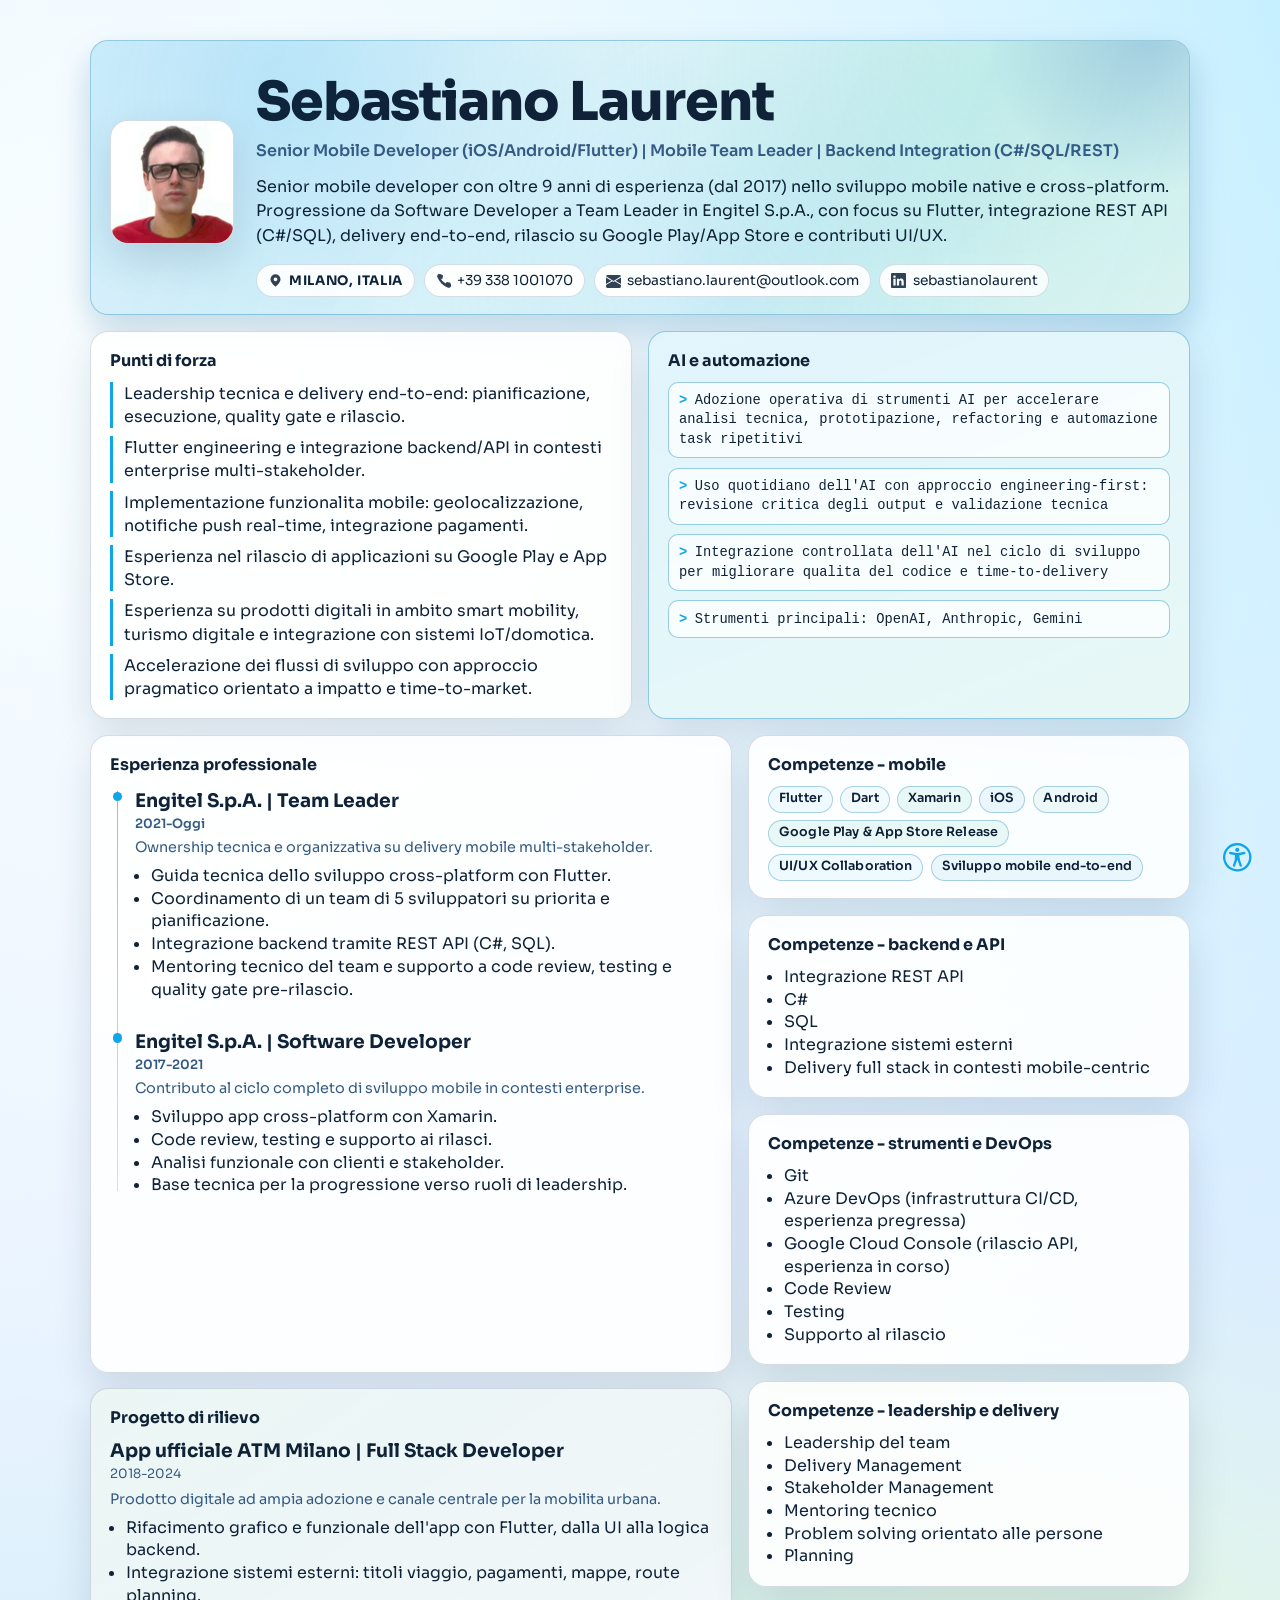
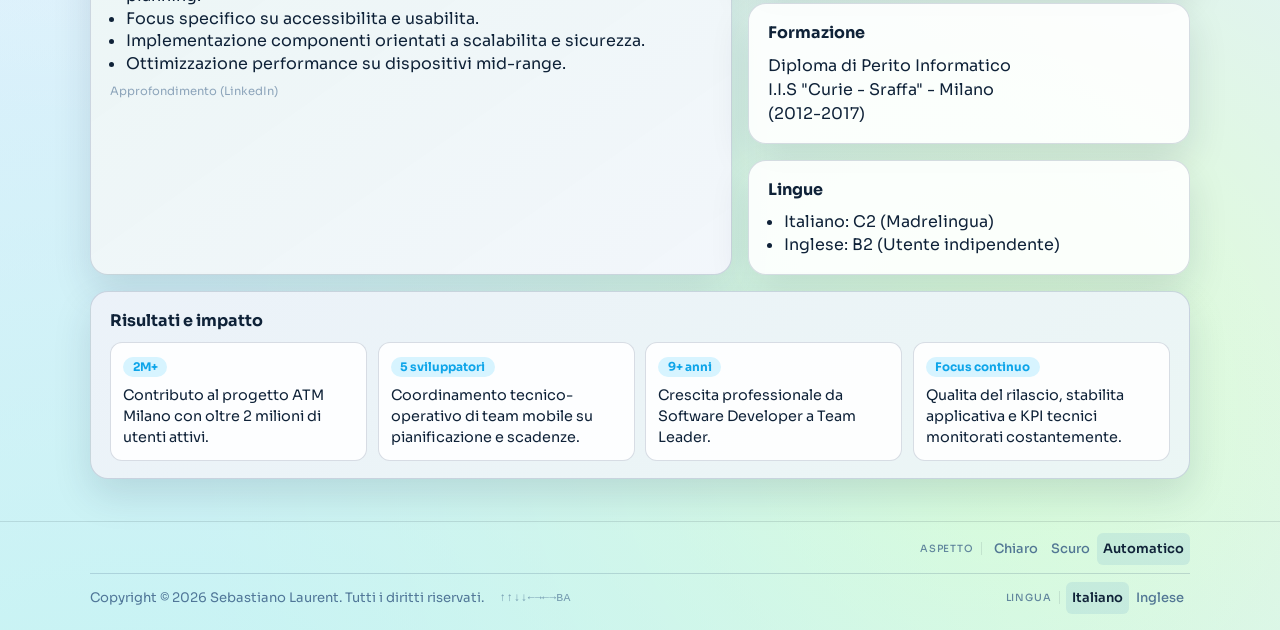
==== index.html @ 52405cc4 "feat: add footer author note and easter egg" ====
<!doctype html>
<html lang="it" data-theme="aurora">
  <head>
    <meta charset="UTF-8" />
    <meta name="viewport" content="width=device-width, initial-scale=1.0, viewport-fit=cover" />
    <meta name="color-scheme" content="light dark" />
    <meta id="meta-theme-color" name="theme-color" content="#deecff" />
    <meta name="apple-mobile-web-app-capable" content="yes" />
    <meta name="apple-mobile-web-app-status-bar-style" content="black-translucent" />
    <title>Sebastiano Laurent | Senior Mobile Developer (iOS/Android/Flutter)</title>
    <meta
      name="description"
      content="CV professionale di Sebastiano Laurent: Senior Mobile Developer (iOS/Android/Flutter) e Mobile Team Leader con esperienza in backend integration (C#/SQL/REST), delivery end-to-end e funzionalita mobile avanzate."
    />
    <meta property="og:title" content="Sebastiano Laurent - Senior Mobile Developer (iOS/Android/Flutter) | Mobile Team Leader" />
    <meta
      property="og:description"
      content="Profilo mobile senior orientato a impatto, leadership tecnica, backend integration e delivery end-to-end."
    />
    <meta property="og:type" content="website" />
    <meta property="og:url" content="https://www.sebastianolaurent.com/" />
    <meta property="og:locale" content="it_IT" />
    <link rel="canonical" href="https://www.sebastianolaurent.com/" />
    <link rel="icon" type="image/svg+xml" href="./favicon.svg" />
    <link rel="icon" type="image/png" href="./favicon.png" sizes="64x64" />
    <link rel="icon" href="./favicon.ico" sizes="any" />
    <link
      rel="preload"
      href="./assets/fonts/Sora-latin.woff2"
      as="font"
      type="font/woff2"
      crossorigin
    />
    <link rel="preload" href="./assets/user.webp" as="image" type="image/webp" fetchpriority="high" />

    <script>
      (function () {
        try {
          var ua = navigator.userAgent || "";
          var isMobile = /Mobi|Android|iPhone|iPad|iPod/i.test(ua);
          var lowMemory = typeof navigator.deviceMemory === "number" && navigator.deviceMemory <= 4;
          var lowCpu = typeof navigator.hardwareConcurrency === "number" && navigator.hardwareConcurrency <= 4;
          var connection = navigator.connection || navigator.mozConnection || navigator.webkitConnection;
          var saveData = Boolean(connection && connection.saveData);
          if (isMobile || lowMemory || lowCpu || saveData) {
            document.documentElement.classList.add("performance-mode");
          }

          var mode = localStorage.getItem("cv_theme_mode") || "auto";
          var prefersDark = window.matchMedia && window.matchMedia("(prefers-color-scheme: dark)").matches;
          var isDark = mode === "dark" || (mode !== "light" && prefersDark);
          var color = isDark ? "#050a14" : "#deecff";
          document.documentElement.classList.toggle("dark-mode", isDark);
          document.documentElement.style.colorScheme = isDark ? "dark" : "light";
          var meta = document.getElementById("meta-theme-color");
          if (meta) meta.setAttribute("content", color);
        } catch (_) {}
      })();
    </script>
    <style>
      html,
      body {
        margin: 0;
        background: #deecff;
        color: #0f2238;
        font-family: Sora, sans-serif;
      }

      html.dark-mode,
      html.dark-mode body {
        background: #02060c;
        color: #f2f7ff;
      }
    </style>
    <link rel="stylesheet" href="./styles.css" />
  </head>
  <body>
    <a class="skip-link" id="skip-to-content" href="#cv-root">Salta al contenuto principale</a>
    <div class="noise-layer" aria-hidden="true"></div>

    <header class="topbar">
      <div class="wrapper topbar-inner">
        <p class="brand">Sebastiano Laurent</p>
      </div>
    </header>

    <main class="wrapper cv" id="cv-root">
      <article class="reader-article" aria-labelledby="cv-name">
      <section class="hero card reveal">
        <div class="hero-grid">
          <button id="profile-flip" class="profile-flip" type="button" aria-label="Mostra foto o avatar">
            <span class="profile-flip-inner">
              <span class="profile-face profile-front">
                <img
                  src="./assets/user.webp"
                  alt="Foto profilo Sebastiano Laurent"
                  width="124"
                  height="124"
                  decoding="async"
                  fetchpriority="high"
                />
              </span>
              <span class="profile-face profile-back">
                <img
                  src="./assets/avatar.webp"
                  alt="Avatar Sebastiano Laurent"
                  width="124"
                  height="124"
                  loading="lazy"
                  decoding="async"
                />
              </span>
            </span>
          </button>

          <div class="hero-body">
            <h1 id="cv-name">Sebastiano Laurent</h1>
            <p class="title" id="cv-title">Senior Mobile Developer (iOS/Android/Flutter) | Mobile Team Leader | Backend Integration (C#/SQL/REST)</p>
            <p class="summary" id="cv-summary">Senior mobile developer con oltre 9 anni di esperienza (dal 2017) nello sviluppo mobile native e cross-platform. Progressione da Software Developer a Team Leader in <a class="stealth-link" href="https://www.engitel.com" target="_blank" rel="noreferrer">Engitel S.p.A.</a>, con focus su Flutter, integrazione REST API (C#/SQL), delivery end-to-end, rilascio su Google Play/App Store e contributi UI/UX.</p>
            <div class="contacts">
              <span class="location contact-chip chip-location" id="cv-location">Milano, Italia</span>
              <a class="contact-chip chip-phone" href="tel:+393381001070">+39 338 1001070</a>
              <a class="contact-chip chip-email" href="mailto:sebastiano.laurent@outlook.com">sebastiano.laurent@outlook.com</a>
              <a class="contact-chip chip-linkedin" href="https://linkedin.com/in/sebastianolaurent" target="_blank" rel="noreferrer">sebastianolaurent</a>
            </div>
          </div>
        </div>
      </section>

      <div class="top-boxes">
        <section class="card reveal">
          <h2 id="label-strengths">Punti di forza</h2>
          <ul class="strengths" id="cv-strengths">
            <li>Leadership tecnica e delivery end-to-end: pianificazione, esecuzione, quality gate e rilascio.</li>
            <li>Flutter engineering e integrazione backend/API in contesti enterprise multi-stakeholder.</li>
            <li>Implementazione funzionalita mobile: geolocalizzazione, notifiche push real-time, integrazione pagamenti.</li>
            <li>Esperienza nel rilascio di applicazioni su Google Play e App Store.</li>
            <li>Esperienza su prodotti digitali in ambito smart mobility, turismo digitale e integrazione con sistemi IoT/domotica.</li>
            <li>Accelerazione dei flussi di sviluppo con approccio pragmatico orientato a impatto e time-to-market.</li>
          </ul>
        </section>

        <section class="card reveal ai-box" id="ai-card">
          <h2 id="label-skills-ai">AI e automazione</h2>
          <ul class="strengths ai-list" id="cv-skills-ai">
            <li>Adozione operativa di strumenti AI per accelerare analisi tecnica, prototipazione, refactoring e automazione task ripetitivi</li>
            <li>Uso quotidiano dell'AI con approccio engineering-first: revisione critica degli output e validazione tecnica</li>
            <li>Integrazione controllata dell'AI nel ciclo di sviluppo per migliorare qualita del codice e time-to-delivery</li>
            <li>Strumenti principali: OpenAI, Anthropic, Gemini</li>
          </ul>
        </section>
      </div>

      <section class="layout">
        <div class="main-col">
          <section class="card reveal">
            <h2 id="label-experience">Esperienza professionale</h2>
            <div id="cv-experience">
              <article>
                <h3><a class="stealth-link" href="https://www.engitel.com" target="_blank" rel="noreferrer">Engitel S.p.A.</a> | Team Leader</h3>
                <small>2021-Oggi</small>
                <p>Ownership tecnica e organizzativa su delivery mobile multi-stakeholder.</p>
                <ul>
                  <li>Guida tecnica dello sviluppo cross-platform con Flutter.</li>
                  <li>Coordinamento di un team di 5 sviluppatori su priorita e pianificazione.</li>
                  <li>Integrazione backend tramite REST API (C#, SQL).</li>
                  <li>Mentoring tecnico del team e supporto a code review, testing e quality gate pre-rilascio.</li>
                </ul>
              </article>
              <article>
                <h3><a class="stealth-link" href="https://www.engitel.com" target="_blank" rel="noreferrer">Engitel S.p.A.</a> | Software Developer</h3>
                <small>2017-2021</small>
                <p>Contributo al ciclo completo di sviluppo mobile in contesti enterprise.</p>
                <ul>
                  <li>Sviluppo app cross-platform con Xamarin.</li>
                  <li>Code review, testing e supporto ai rilasci.</li>
                  <li>Analisi funzionale con clienti e stakeholder.</li>
                  <li>Base tecnica per la progressione verso ruoli di leadership.</li>
                </ul>
              </article>
            </div>
          </section>
          <section class="card reveal project-box">
            <h2 id="label-project">Progetto di rilievo</h2>
            <div id="cv-project">
              <article>
                <h3>App ufficiale ATM Milano | Full Stack Developer</h3>
                <small>2018-2024</small>
                <p>Prodotto digitale ad ampia adozione e canale centrale per la mobilita urbana.</p>
                <ul>
                  <li>Rifacimento grafico e funzionale dell'app con Flutter, dalla UI alla logica backend.</li>
                  <li>Integrazione sistemi esterni: titoli viaggio, pagamenti, mappe, route planning.</li>
                  <li>Focus specifico su accessibilita e usabilita.</li>
                  <li>Implementazione componenti orientati a scalabilita e sicurezza.</li>
                  <li>Ottimizzazione performance su dispositivi mid-range.</li>
                </ul>
                <a class="project-reference-link" href="https://www.linkedin.com/posts/sebastianolaurent_dal-gennaio-2018-ho-intrapreso-un-viaggio-activity-7274169972212326400-lyAg" target="_blank" rel="noreferrer noopener">Approfondimento (LinkedIn)</a>
              </article>
            </div>
          </section>
        </div>

        <aside class="rail">
          <section class="card reveal">
            <h2 id="label-skills-mobile">Competenze - mobile</h2>
            <ul id="cv-skills-mobile" class="mobile-chip-list">
              <li class="mobile-chip">Flutter</li>
              <li class="mobile-chip">Dart</li>
              <li class="mobile-chip">Xamarin</li>
              <li class="mobile-chip">iOS</li>
              <li class="mobile-chip">Android</li>
              <li class="mobile-chip">Google Play &amp; App Store Release</li>
              <li class="mobile-chip">UI/UX Collaboration</li>
              <li class="mobile-chip">Sviluppo mobile end-to-end</li>
            </ul>
          </section>
          <section class="card reveal">
            <h2 id="label-skills-backend">Competenze - backend e API</h2>
            <ul id="cv-skills-backend">
              <li>Integrazione REST API</li>
              <li>C#</li>
              <li>SQL</li>
              <li>Integrazione sistemi esterni</li>
              <li>Delivery full stack in contesti mobile-centric</li>
            </ul>
          </section>
          <section class="card reveal">
            <h2 id="label-skills-devops">Competenze - strumenti e DevOps</h2>
            <ul id="cv-skills-devops">
              <li>Git</li>
              <li>Azure DevOps (infrastruttura CI/CD, esperienza pregressa)</li>
              <li>Google Cloud Console (rilascio API, esperienza in corso)</li>
              <li>Code Review</li>
              <li>Testing</li>
              <li>Supporto al rilascio</li>
            </ul>
          </section>
          <section class="card reveal">
            <h2 id="label-skills-leadership">Competenze - leadership e delivery</h2>
            <ul id="cv-skills-leadership">
              <li>Leadership del team</li>
              <li>Delivery Management</li>
              <li>Stakeholder Management</li>
              <li>Mentoring tecnico</li>
              <li>Problem solving orientato alle persone</li>
              <li>Planning</li>
            </ul>
          </section>
          <section class="card reveal">
            <h2 id="label-education">Formazione</h2>
            <p id="cv-education">Diploma di Perito Informatico<br />I.I.S "Curie - Sraffa" - Milano<br />(2012-2017)</p>
          </section>
          <section class="card reveal">
            <h2 id="label-languages">Lingue</h2>
            <ul id="cv-languages">
              <li>Italiano: C2 (Madrelingua)</li>
              <li>Inglese: B2 (Utente indipendente)</li>
            </ul>
          </section>
        </aside>
      </section>

      <section class="card reveal impact-card">
        <h2 id="label-impact">Risultati e impatto</h2>
        <div class="impact-grid" id="cv-impact">
          <article class="impact-item">
            <span class="impact-value impact-counter" data-count-to="2" data-suffix="M+">2M+ utenti</span>
            <p>Contributo al progetto ATM Milano con oltre 2 milioni di utenti attivi.</p>
          </article>
          <article class="impact-item">
            <span class="impact-value impact-counter" data-count-to="5" data-suffix=" sviluppatori">5 developer</span>
            <p>Coordinamento tecnico-operativo di team mobile su pianificazione e scadenze.</p>
          </article>
          <article class="impact-item">
            <span class="impact-value impact-counter" data-count-to="9" data-suffix="+ anni">9+ anni</span>
            <p>Crescita professionale da Software Developer a Team Leader.</p>
          </article>
          <article class="impact-item">
            <span class="impact-value">Focus continuo</span>
            <p>Qualita del rilascio, stabilita applicativa e KPI tecnici monitorati costantemente.</p>
          </article>
        </div>
      </section>
      </article>
    </main>

    <footer class="footer-bar">
      <!-- Author: Sebastiano Laurent | Easter egg: up up down down left right left right b a -->
      <div class="wrapper footer-shell">
        <div class="footer-row footer-row-top">
          <div class="footer-group footer-segment" role="group" aria-label="Appearance">
            <span id="footer-label-theme" class="footer-label">Aspetto</span>
            <button id="btn-theme-light" type="button" class="footer-btn" data-theme="light">Chiaro</button>
            <button id="btn-theme-dark" type="button" class="footer-btn" data-theme="dark">Scuro</button>
            <button id="btn-theme-auto" type="button" class="footer-btn" data-theme="auto">Automatico</button>
          </div>
        </div>

        <div class="footer-divider"></div>

        <div class="footer-row footer-row-bottom">
          <div class="footer-meta">
            <span id="footer-copy">Copyright © 2026 Sebastiano Laurent. Tutti i diritti riservati.</span>
            <span class="footer-egg" title="Easter egg: Konami code" aria-label="Easter egg">↑↑↓↓←→←→BA</span>
          </div>

          <div class="footer-group footer-segment" role="group" aria-label="Language">
            <span id="footer-label-language" class="footer-label">Lingua</span>
            <button id="btn-lang-it" type="button" class="footer-btn" data-lang="it">Italiano</button>
            <button id="btn-lang-en" type="button" class="footer-btn" data-lang="en">Inglese</button>
          </div>
        </div>
      </div>
    </footer>

    <div class="a11y-dock">
      <button
        id="a11y-toggle"
        type="button"
        class="a11y-toggle"
        aria-expanded="false"
        aria-controls="a11y-panel"
        aria-label="Accessibilita"
      >
        <span class="a11y-toggle-icon" aria-hidden="true">
          <svg viewBox="0 0 122.88 122.88" focusable="false" aria-hidden="true">
            <path d="M61.44,0A61.46,61.46,0,1,1,18,18,61.21,61.21,0,0,1,61.44,0Zm-.39,74.18L52.1,98.91a4.94,4.94,0,0,1-2.58,2.83A5,5,0,0,1,42.7,95.5l6.24-17.28a26.3,26.3,0,0,0,1.17-4,40.64,40.64,0,0,0,.54-4.18c.24-2.53.41-5.27.54-7.9s.22-5.18.29-7.29c.09-2.63-.62-2.8-2.73-3.3l-.44-.1-18-3.39A5,5,0,0,1,27.08,46a5,5,0,0,1,5.05-7.74l19.34,3.63c.77.07,1.52.16,2.31.25a57.64,57.64,0,0,0,7.18.53A81.13,81.13,0,0,0,69.9,42c.9-.1,1.75-.21,2.6-.29l18.25-3.42A5,5,0,0,1,94.5,39a5,5,0,0,1,1.3,7,5,5,0,0,1-3.21,2.09L75.15,51.37c-.58.13-1.1.22-1.56.29-1.82.31-2.72.47-2.61,3.06.08,1.89.31,4.15.61,6.51.35,2.77.81,5.71,1.29,8.4.31,1.77.6,3.19,1,4.55s.79,2.75,1.39,4.42l6.11,16.9a5,5,0,0,1-6.82,6.24,4.94,4.94,0,0,1-2.58-2.83L63,74.23,62,72.4l-1,1.78Zm.39-53.52a8.83,8.83,0,1,1-6.24,2.59,8.79,8.79,0,0,1,6.24-2.59Zm36.35,4.43a51.42,51.42,0,1,0,15,36.35,51.27,51.27,0,0,0-15-36.35Z" />
          </svg>
        </span>
      </button>
      <section id="a11y-panel" class="a11y-panel" aria-labelledby="a11y-title" hidden>
        <h2 id="a11y-title">Accessibilita</h2>
        <div class="a11y-actions">
          <div class="a11y-zoom-control">
            <div class="a11y-zoom-head">
              <span id="a11y-text-zoom-label">Zoom testo</span>
              <span id="a11y-text-zoom-value" aria-live="polite">100%</span>
            </div>
            <input
              id="a11y-text-zoom"
              class="a11y-zoom-slider"
              type="range"
              min="75"
              max="150"
              step="5"
              value="100"
            />
          </div>
          <button id="a11y-contrast" type="button" class="a11y-action" aria-pressed="false">Contrasto elevato</button>
          <button id="a11y-motion" type="button" class="a11y-action" aria-pressed="false">Riduci movimento</button>
          <button id="a11y-reading" type="button" class="a11y-action" aria-pressed="false">Modalita lettura</button>
          <button id="a11y-links" type="button" class="a11y-action" aria-pressed="false">Sottolinea link</button>
          <button id="a11y-reset" type="button" class="a11y-action a11y-action-reset">Ripristina preferenze</button>
        </div>
      </section>
      <p id="a11y-status" class="sr-only" aria-live="polite"></p>
    </div>

    <section id="print-blocked-message" class="print-blocked-message" aria-live="polite">
      <h1 id="print-blocked-title">Questa pagina e fatta per essere vissuta</h1>
      <p id="print-blocked-copy">Stampandola perderai animazioni, colori e dettagli visivi pensati per il digitale. Se vuoi, posso inviarti una versione PDF dedicata.</p>
    </section>

    <script src="./script.js" defer></script>
  </body>
</html>
---- styles.css ----
@font-face {
  font-family: "Sora";
  src: url("./assets/fonts/Sora-latin-ext.woff2") format("woff2");
  font-weight: 400 800;
  font-style: normal;
  font-display: swap;
  unicode-range: U+0100-02BA, U+02BD-02C5, U+02C7-02CC, U+02CE-02D7, U+02DD-02FF, U+0304, U+0308, U+0329, U+1D00-1DBF, U+1E00-1E9F, U+1EF2-1EFF, U+2020, U+20A0-20AB, U+20AD-20C0, U+2113, U+2C60-2C7F, U+A720-A7FF;
}

@font-face {
  font-family: "Sora";
  src: url("./assets/fonts/Sora-latin.woff2") format("woff2");
  font-weight: 400 800;
  font-style: normal;
  font-display: swap;
  unicode-range: U+0000-00FF, U+0131, U+0152-0153, U+02BB-02BC, U+02C6, U+02DA, U+02DC, U+0304, U+0308, U+0329, U+2000-206F, U+20AC, U+2122, U+2191, U+2193, U+2212, U+2215, U+FEFF, U+FFFD;
}

:root {
  --a11y-text-zoom: 1;
  --bg: #e9f2ff;
  --bg-2: #deecff;
  --surface: rgba(255, 255, 255, 0.88);
  --surface-strong: #ffffff;
  --border: rgba(15, 46, 86, 0.16);
  --text: #0f2238;
  --muted: #355b84;
  --accent: #006fe0;
  --accent-2: #00a997;
  --accent-soft: #cfe6ff;
  --shadow: 0 16px 38px rgba(16, 41, 72, 0.13);
  --hero-indent: 0.35rem;
  --parallax-y: 0px;
  --bg-light-a: #ffffff;
  --bg-light-b: #9fd2ff;
  --bg-light-c: #a8f4e6;
  --bg-light-d: #ffd9a6;
  --bg-dark-a: #1a4e82;
  --bg-dark-b: #116387;
  --bg-dark-c: #0d5b50;
  --bg-dark-d: #7a4f17;
  --wash-light-a: rgba(86, 186, 255, 0.34);
  --wash-light-b: rgba(78, 238, 205, 0.3);
  --wash-light-c: rgba(88, 132, 255, 0.27);
  --wash-light-d: rgba(255, 173, 88, 0.24);
  --wash-dark-a: rgba(115, 194, 255, 0.29);
  --wash-dark-b: rgba(84, 228, 208, 0.25);
  --wash-dark-c: rgba(136, 152, 255, 0.24);
  --wash-dark-d: rgba(255, 177, 96, 0.2);
}

* {
  box-sizing: border-box;
}

html {
  font-size: calc(100% * var(--a11y-text-zoom));
  min-height: 100%;
  background-color: #deecff;
}

html.dark-mode {
  background-color: #02060c;
}

.sr-only {
  position: absolute;
  width: 1px;
  height: 1px;
  padding: 0;
  margin: -1px;
  overflow: hidden;
  clip: rect(0, 0, 0, 0);
  white-space: nowrap;
  border: 0;
}

.print-blocked-message {
  display: none;
}

img {
  max-width: 100%;
  height: auto;
}

a:focus-visible,
button:focus-visible {
  outline: 3px solid color-mix(in srgb, var(--accent) 58%, #ffffff);
  outline-offset: 2px;
}

html.dark-mode a:focus-visible,
html.dark-mode button:focus-visible {
  outline-color: color-mix(in srgb, var(--accent) 72%, #ffffff);
}

.skip-link {
  position: fixed;
  top: 0.65rem;
  left: 0.65rem;
  z-index: 100;
  padding: 0.6rem 0.8rem;
  border-radius: 10px;
  border: 1px solid color-mix(in srgb, var(--accent) 30%, var(--border));
  background: color-mix(in srgb, var(--surface-strong) 96%, white);
  color: var(--text);
  text-decoration: none;
  font-size: 0.9rem;
  font-weight: 700;
  transform: translateY(-140%);
  transition: transform 0.18s ease;
}

.skip-link:focus-visible {
  transform: translateY(0);
}

body {
  margin: 0;
  min-height: 100vh;
  min-height: 100dvh;
  font-family: Sora, sans-serif;
  color: var(--text);
  position: relative;
  overflow-x: hidden;
  padding-bottom: env(safe-area-inset-bottom);
  background:
    radial-gradient(circle at 14% 14%, var(--bg-light-a) 0%, transparent 54%),
    radial-gradient(circle at 86% 0%, var(--bg-light-b) 0%, transparent 50%),
    radial-gradient(circle at 8% 88%, var(--bg-light-c) 0%, transparent 44%),
    radial-gradient(circle at 62% 72%, var(--bg-light-d) 0%, transparent 36%),
    linear-gradient(160deg, var(--bg) 0%, var(--bg-2) 100%);
  background-size: 115% 115%, 125% 125%, 135% 135%, 125% 125%, 100% 100%;
  animation: ambientShift 28s ease-in-out infinite alternate;
}

body.dark-mode,
html.dark-mode body {
  --bg: #060d19;
  --bg-2: #050a14;
  --surface: rgba(18, 32, 52, 0.86);
  --surface-strong: #11233e;
  --border: rgba(159, 200, 241, 0.25);
  --text: #f2f7ff;
  --muted: #a7c0df;
  --accent: #72b9ff;
  --accent-2: #5ee9d2;
  --accent-soft: rgba(114, 185, 255, 0.29);
  --shadow: 0 16px 38px rgba(0, 0, 0, 0.36);
  background:
    radial-gradient(circle at 12% 14%, rgba(36, 92, 170, 0.46) 0%, transparent 56%),
    radial-gradient(circle at 86% 4%, rgba(20, 112, 146, 0.38) 0%, transparent 50%),
    radial-gradient(circle at 8% 90%, rgba(18, 120, 95, 0.32) 0%, transparent 44%),
    radial-gradient(circle at 64% 76%, rgba(130, 84, 28, 0.24) 0%, transparent 36%),
    linear-gradient(165deg, #01040b 0%, #020913 46%, #04081a 72%, #01030a 100%);
  background-color: #02060c;
  background-size: 115% 115%, 125% 125%, 135% 135%, 125% 125%, 100% 100%;
  animation: ambientShiftDark 30s ease-in-out infinite alternate;
}

body::before {
  content: "";
  position: fixed;
  inset: -12%;
  z-index: -1;
  pointer-events: none;
  opacity: 0.52;
  background:
    radial-gradient(circle at 78% 26%, var(--wash-light-a) 0%, transparent 48%),
    radial-gradient(circle at 22% 76%, var(--wash-light-b) 0%, transparent 44%),
    radial-gradient(circle at 52% 48%, var(--wash-light-c) 0%, transparent 46%),
    radial-gradient(circle at 42% 20%, var(--wash-light-d) 0%, transparent 42%);
  filter: blur(4px) saturate(128%);
  animation: colorWash 22s ease-in-out infinite alternate;
}

body.dark-mode::before,
html.dark-mode body::before {
  opacity: 0.24;
  background:
    radial-gradient(circle at 80% 24%, rgba(102, 162, 248, 0.28) 0%, transparent 50%),
    radial-gradient(circle at 18% 74%, rgba(93, 210, 190, 0.22) 0%, transparent 46%),
    radial-gradient(circle at 54% 52%, rgba(136, 142, 255, 0.2) 0%, transparent 48%),
    radial-gradient(circle at 42% 20%, rgba(215, 154, 86, 0.14) 0%, transparent 44%);
  filter: blur(6px) saturate(98%);
}

body.dark-mode .noise-layer,
html.dark-mode body .noise-layer {
  opacity: 0.11;
  background-image: linear-gradient(transparent 95%, rgba(196, 215, 236, 0.08) 95%);
}

.noise-layer {
  position: fixed;
  inset: 0;
  pointer-events: none;
  opacity: 0.16;
  background-image: linear-gradient(transparent 95%, rgba(16, 33, 54, 0.09) 95%);
  background-size: 100% 3px;
  transform: translateY(calc(var(--parallax-y) * -0.32));
  transition: transform 0.08s linear;
}

html.performance-mode body,
html.performance-mode body.dark-mode,
html.performance-mode body::before {
  animation: none !important;
}

html.performance-mode body::before {
  filter: none;
  opacity: 0.22;
}

html.performance-mode .topbar {
  backdrop-filter: none;
}

html.performance-mode .noise-layer,
html.performance-mode .hero::after,
html.performance-mode .profile-flip {
  animation: none !important;
  transition: none !important;
}

html.performance-mode .noise-layer,
html.performance-mode .hero::after {
  transform: none !important;
}

.wrapper {
  width: min(1100px, calc(100% - clamp(1rem, 4vw, 2rem)));
  margin: 0 auto;
}

.topbar {
  position: fixed;
  top: 0;
  left: 0;
  right: 0;
  z-index: 30;
  width: 100%;
  padding: calc(0.6rem + env(safe-area-inset-top)) 0 0.6rem;
  background: rgba(238, 244, 255, 0.58);
  backdrop-filter: blur(12px);
  border-bottom: 1px solid rgba(16, 33, 54, 0.08);
  opacity: 0;
  transform: translateY(-110%);
  pointer-events: none;
  transition: opacity 0.22s ease, transform 0.22s ease;
}

body.dark-mode .topbar {
  background: rgba(10, 17, 28, 0.65);
}

body.scrolled .topbar {
  opacity: 1;
  transform: translateY(0);
  pointer-events: auto;
}

.topbar-inner {
  display: flex;
  justify-content: space-between;
  align-items: center;
  padding-left: calc(var(--hero-indent) + 0.55rem);
}

.brand {
  margin: 0;
  font-family: Sora, sans-serif;
  font-weight: 800;
  font-size: 1rem;
  letter-spacing: 0.01em;
  padding-left: 0.5rem;
  opacity: 0;
  transform: translateY(-6px);
  transition: opacity 0.24s ease, transform 0.24s ease;
}

body.scrolled .brand {
  opacity: 1;
  transform: translateY(0);
}

.controls {
  display: flex;
  gap: 0.5rem;
  flex-wrap: wrap;
}

.cv {
  display: grid;
  gap: clamp(0.85rem, 1.6vw, 1rem);
  padding: clamp(2.15rem, 3.8vw, 2.5rem) 0 2.2rem;
}

.reader-article {
  display: contents;
}

.top-boxes {
  display: grid;
  gap: 1rem;
  grid-template-columns: 1fr 1fr;
  align-items: stretch;
}

.card {
  background: var(--surface);
  border: 1px solid var(--border);
  border-radius: 18px;
  box-shadow: var(--shadow);
  padding: 1.1rem 1.2rem;
  transition: transform 0.24s ease, box-shadow 0.24s ease, border-color 0.24s ease;
  overflow-wrap: anywhere;
}

@supports (content-visibility: auto) {
  .layout .card,
  .impact-card {
    content-visibility: auto;
    contain-intrinsic-size: 1px 420px;
  }
}

.hero {
  position: relative;
  overflow: hidden;
  background:
    radial-gradient(circle at 18% 18%, color-mix(in srgb, var(--accent) 20%, transparent) 0%, transparent 44%),
    radial-gradient(circle at 82% 12%, color-mix(in srgb, var(--accent-2) 18%, transparent) 0%, transparent 42%),
    radial-gradient(circle at 58% 88%, color-mix(in srgb, var(--accent) 14%, transparent) 0%, transparent 47%),
    linear-gradient(140deg, color-mix(in srgb, var(--accent) 10%, transparent), color-mix(in srgb, var(--accent-2) 9%, transparent)),
    var(--surface-strong);
  border-color: color-mix(in srgb, var(--accent) 20%, var(--border));
  box-shadow:
    0 14px 32px color-mix(in srgb, var(--accent) 11%, transparent),
    var(--shadow);
}

.hero::before {
  content: "";
  position: absolute;
  inset: 0;
  pointer-events: none;
  background:
    linear-gradient(112deg, color-mix(in srgb, var(--accent) 5%, transparent), transparent 40%),
    linear-gradient(292deg, color-mix(in srgb, var(--accent-2) 5%, transparent), transparent 44%);
  opacity: 0.78;
}

.hero::after {
  content: "";
  position: absolute;
  width: 320px;
  height: 320px;
  right: -120px;
  top: -170px;
  border-radius: 50%;
  background: radial-gradient(circle, rgba(5, 87, 179, 0.22) 0%, transparent 72%);
  transform: translateY(calc(var(--parallax-y) * -0.22));
  transition: transform 0.1s linear;
  animation: orbDrift 13s ease-in-out infinite alternate;
}

.location {
  display: inline-flex;
  align-items: center;
  border: 1px solid var(--border);
  border-radius: 999px;
  background: rgba(255, 255, 255, 0.95);
  color: var(--text);
  font-size: 0.82rem;
  font-weight: 700;
  text-transform: uppercase;
  letter-spacing: 0.05em;
  padding: 0.42rem 0.68rem;
}

.hero-body {
  padding-left: var(--hero-indent);
}

.hero-grid {
  margin-top: 0.55rem;
  display: grid;
  grid-template-columns: 124px 1fr;
  gap: 1rem;
  align-items: center;
}

.profile-flip {
  width: 124px;
  height: 124px;
  border: 0;
  padding: 0;
  border-radius: 18px;
  background: transparent;
  cursor: pointer;
  perspective: 1000px;
  animation: avatarFloat 7s ease-in-out infinite;
}

.contacts a,
.footer-btn,
.a11y-toggle,
.a11y-action {
  min-height: 2rem;
}

.profile-flip-inner {
  position: relative;
  width: 100%;
  height: 100%;
  display: block;
  border-radius: 18px;
  transform-style: preserve-3d;
  transition: transform 0.72s cubic-bezier(0.2, 0.65, 0.2, 1);
}

.profile-face {
  position: absolute;
  inset: 0;
  border-radius: 18px;
  overflow: hidden;
  border: 1px solid var(--border);
  box-shadow: var(--shadow);
  backface-visibility: hidden;
  background: rgba(255, 255, 255, 0.9);
}

.profile-face img {
  width: 100%;
  height: 100%;
  object-fit: cover;
  display: block;
}

.profile-back {
  transform: rotateY(180deg);
}

.profile-flip:hover .profile-flip-inner,
.profile-flip.is-flipped .profile-flip-inner {
  transform: rotateY(180deg);
}

h1,
h2,
h3 {
  font-family: Sora, sans-serif;
  margin: 0;
}

h1 {
  margin-top: 0.45rem;
  font-size: clamp(2.05rem, 4.8vw, 3.35rem);
  line-height: 1.04;
  letter-spacing: -0.02em;
  font-weight: 800;
}

.title {
  margin: 0.6rem 0 0;
  font-weight: 600;
  color: var(--muted);
}

.summary {
  margin: 0.85rem 0 0;
  max-width: 92ch;
  line-height: 1.55;
}

.contacts {
  margin-top: 0.95rem;
  display: flex;
  flex-wrap: wrap;
  gap: 0.55rem;
}

.contacts a {
  text-decoration: none;
  color: var(--text);
  font-size: 0.86rem;
  border: 1px solid var(--border);
  border-radius: 999px;
  background: rgba(255, 255, 255, 0.95);
  padding: 0.42rem 0.68rem;
  transition: transform 0.18s ease, border-color 0.18s ease, background-color 0.18s ease;
}

.contacts a:hover {
  transform: translateY(-1px);
  border-color: rgba(5, 87, 179, 0.35);
}

.contact-chip {
  display: inline-flex;
  align-items: center;
  gap: 0.38rem;
  max-width: 100%;
  min-width: 0;
}

.contacts a,
.location {
  max-width: 100%;
  overflow-wrap: anywhere;
}

.contact-chip::before {
  content: "";
  width: 0.95rem;
  height: 0.95rem;
  display: inline-block;
  opacity: 0.85;
  background-repeat: no-repeat;
  background-position: center;
  background-size: contain;
}

.chip-location::before {
  background-image: url("data:image/svg+xml,%3Csvg xmlns='http://www.w3.org/2000/svg' viewBox='0 0 24 24' fill='%230f2238'%3E%3Cpath fill-rule='evenodd' clip-rule='evenodd' d='M12 2a8 8 0 0 0-8 8c0 6 8 12 8 12s8-6 8-12a8 8 0 0 0-8-8Zm0 11a3 3 0 1 1 0-6 3 3 0 0 1 0 6Z'/%3E%3C/svg%3E");
}

.chip-phone::before {
  background-image: url("data:image/svg+xml,%3Csvg xmlns='http://www.w3.org/2000/svg' viewBox='0 0 16 16' fill='%230f2238'%3E%3Cpath d='M3.654 1.328a.678.678 0 0 1 .737-.131l2.522 1.01c.421.168.649.623.555 1.059l-.547 2.547a.678.678 0 0 1-.661.537.678.678 0 0 1-.3-.07l-1.2-.6a11.72 11.72 0 0 0 5.56 5.56l.6-1.2a.678.678 0 0 1 .608-.37c.08 0 .16.014.237.04l2.547.547c.436.094.891-.134 1.06.555l1.009 2.522a.678.678 0 0 1-.131.737l-1.07 1.07a2.25 2.25 0 0 1-2.28.54 19.22 19.22 0 0 1-7.11-4.48 19.22 19.22 0 0 1-4.48-7.11 2.25 2.25 0 0 1 .54-2.28l1.07-1.07Z'/%3E%3C/svg%3E");
}

.chip-email::before {
  background-image: url("data:image/svg+xml,%3Csvg xmlns='http://www.w3.org/2000/svg' viewBox='0 0 16 16' fill='%230f2238'%3E%3Cpath d='M.05 3.555A2 2 0 0 1 2 2h12a2 2 0 0 1 1.95 1.555L8 8.414.05 3.555ZM0 4.697v7.104l5.803-3.558L0 4.697Zm6.761 4.129L0 12.916V14a2 2 0 0 0 2 2h12a2 2 0 0 0 2-2v-1.084l-6.761-4.09L8 9.586l-1.239-.76ZM16 11.801V4.697l-5.803 3.546L16 11.8Z'/%3E%3C/svg%3E");
}

.chip-linkedin::before {
  background-image: url("data:image/svg+xml,%3Csvg xmlns='http://www.w3.org/2000/svg' viewBox='0 0 16 16' fill='%230f2238'%3E%3Cpath d='M0 1.146C0 .513.526 0 1.175 0h13.65C15.474 0 16 .513 16 1.146v13.708c0 .633-.526 1.146-1.175 1.146H1.175C.526 16 0 15.487 0 14.854V1.146zm4.943 12.248V6.169H2.542v7.225h2.401zm-1.2-8.212c.837 0 1.358-.554 1.358-1.248-.015-.709-.521-1.248-1.342-1.248-.82 0-1.357.54-1.357 1.248 0 .694.521 1.248 1.326 1.248h.015zm4.908 8.212V9.359c0-.216.016-.432.08-.586.173-.431.568-.878 1.232-.878.869 0 1.216.662 1.216 1.634v3.865h2.401V9.25c0-2.22-1.184-3.252-2.764-3.252-1.274 0-1.845.7-2.165 1.193v.025h-.016a5.54 5.54 0 0 1 .016-.025V6.169H6.349c.03.678 0 7.225 0 7.225h2.402z'/%3E%3C/svg%3E");
}

body.dark-mode .contacts a,
body.dark-mode .location {
  background: rgba(20, 33, 52, 0.95);
}

body.dark-mode .chip-location::before {
  background-image: url("data:image/svg+xml,%3Csvg xmlns='http://www.w3.org/2000/svg' viewBox='0 0 24 24' fill='%23f2f7ff'%3E%3Cpath fill-rule='evenodd' clip-rule='evenodd' d='M12 2a8 8 0 0 0-8 8c0 6 8 12 8 12s8-6 8-12a8 8 0 0 0-8-8Zm0 11a3 3 0 1 1 0-6 3 3 0 0 1 0 6Z'/%3E%3C/svg%3E");
}

body.dark-mode .chip-phone::before {
  background-image: url("data:image/svg+xml,%3Csvg xmlns='http://www.w3.org/2000/svg' viewBox='0 0 16 16' fill='%23f2f7ff'%3E%3Cpath d='M3.654 1.328a.678.678 0 0 1 .737-.131l2.522 1.01c.421.168.649.623.555 1.059l-.547 2.547a.678.678 0 0 1-.661.537.678.678 0 0 1-.3-.07l-1.2-.6a11.72 11.72 0 0 0 5.56 5.56l.6-1.2a.678.678 0 0 1 .608-.37c.08 0 .16.014.237.04l2.547.547c.436.094.891-.134 1.06.555l1.009 2.522a.678.678 0 0 1-.131.737l-1.07 1.07a2.25 2.25 0 0 1-2.28.54 19.22 19.22 0 0 1-7.11-4.48 19.22 19.22 0 0 1-4.48-7.11 2.25 2.25 0 0 1 .54-2.28l1.07-1.07Z'/%3E%3C/svg%3E");
}

body.dark-mode .chip-email::before {
  background-image: url("data:image/svg+xml,%3Csvg xmlns='http://www.w3.org/2000/svg' viewBox='0 0 16 16' fill='%23f2f7ff'%3E%3Cpath d='M.05 3.555A2 2 0 0 1 2 2h12a2 2 0 0 1 1.95 1.555L8 8.414.05 3.555ZM0 4.697v7.104l5.803-3.558L0 4.697Zm6.761 4.129L0 12.916V14a2 2 0 0 0 2 2h12a2 2 0 0 0 2-2v-1.084l-6.761-4.09L8 9.586l-1.239-.76ZM16 11.801V4.697l-5.803 3.546L16 11.8Z'/%3E%3C/svg%3E");
}

body.dark-mode .chip-linkedin::before {
  background-image: url("data:image/svg+xml,%3Csvg xmlns='http://www.w3.org/2000/svg' viewBox='0 0 16 16' fill='%23f2f7ff'%3E%3Cpath d='M0 1.146C0 .513.526 0 1.175 0h13.65C15.474 0 16 .513 16 1.146v13.708c0 .633-.526 1.146-1.175 1.146H1.175C.526 16 0 15.487 0 14.854V1.146zm4.943 12.248V6.169H2.542v7.225h2.401zm-1.2-8.212c.837 0 1.358-.554 1.358-1.248-.015-.709-.521-1.248-1.342-1.248-.82 0-1.357.54-1.357 1.248 0 .694.521 1.248 1.326 1.248h.015zm4.908 8.212V9.359c0-.216.016-.432.08-.586.173-.431.568-.878 1.232-.878.869 0 1.216.662 1.216 1.634v3.865h2.401V9.25c0-2.22-1.184-3.252-2.764-3.252-1.274 0-1.845.7-2.165 1.193v.025h-.016a5.54 5.54 0 0 1 .016-.025V6.169H6.349c.03.678 0 7.225 0 7.225h2.402z'/%3E%3C/svg%3E");
}

h2 {
  font-size: 1rem;
  margin-bottom: 0.7rem;
}

.strengths {
  list-style: none;
  padding: 0;
  margin: 0;
  display: grid;
  gap: 0.5rem;
}

.strengths li {
  border-left: 3px solid var(--accent);
  padding-left: 0.65rem;
  line-height: 1.45;
}

.ai-box {
  position: relative;
  overflow: hidden;
  background:
    linear-gradient(160deg, color-mix(in srgb, var(--accent) 12%, transparent), color-mix(in srgb, var(--accent-2) 10%, transparent)),
    var(--surface-strong);
  border-color: color-mix(in srgb, var(--accent) 28%, var(--border));
}

.ai-list {
  gap: 0.58rem;
}

.ai-list li {
  border-left: 0;
  padding-left: 0;
  position: relative;
  border: 1px solid color-mix(in srgb, var(--accent) 30%, var(--border));
  border-radius: 10px;
  padding: 0.52rem 0.62rem;
  background: color-mix(in srgb, var(--surface) 82%, transparent);
  font-family: "Cascadia Code", "Cascadia Mono", "Segoe UI Mono", Consolas, "Liberation Mono", Menlo, Monaco, monospace;
  font-size: 0.86rem;
  line-height: 1.4;
}

.ai-list li::before {
  content: ">";
  color: var(--accent);
  margin-right: 0.46rem;
  font-weight: 700;
}

.ai-typing {
  position: relative;
}

.ai-typing.is-typing::after {
  content: "";
  display: inline-block;
  width: 0.42em;
  height: 1.05em;
  margin-left: 0.16em;
  vertical-align: -0.16em;
  background: color-mix(in srgb, var(--accent) 84%, var(--text));
  animation: caretBlink 0.9s steps(1, end) infinite;
}

.impact-card {
  background:
    linear-gradient(150deg, rgba(5, 87, 179, 0.08), rgba(0, 138, 122, 0.08)),
    var(--surface-strong);
}

.project-box {
  background:
    linear-gradient(145deg, rgba(0, 138, 122, 0.08), rgba(5, 87, 179, 0.05)),
    var(--surface-strong);
}

#cv-project article {
  margin-top: 0.2rem;
}

#cv-project small {
  color: var(--muted);
  font-size: 0.8rem;
}

#cv-project p {
  margin: 0.45rem 0 0;
  color: var(--muted);
  font-size: 0.9rem;
}

.project-reference-link {
  display: inline-block;
  margin-top: 0.5rem;
  font-size: 0.72rem;
  color: var(--muted);
  opacity: 0.52;
  text-decoration: none;
  transition: opacity 0.18s ease;
}

.project-reference-link:hover,
.project-reference-link:focus-visible {
  opacity: 0.84;
  text-decoration: underline;
}

.impact-grid {
  display: grid;
  grid-template-columns: repeat(auto-fit, minmax(180px, 1fr));
  gap: 0.65rem;
}

.impact-item {
  border: 1px solid var(--border);
  border-radius: 12px;
  background: rgba(255, 255, 255, 0.9);
  padding: 0.75rem;
}

body.dark-mode .impact-item {
  background: rgba(18, 30, 47, 0.92);
  border-color: rgba(166, 195, 227, 0.24);
}

.impact-value {
  display: inline-block;
  background: var(--accent-soft);
  color: var(--accent);
  border-radius: 999px;
  padding: 0.2rem 0.6rem;
  font-size: 0.74rem;
  font-weight: 700;
}

.impact-item p {
  margin: 0.5rem 0 0;
  font-size: 0.9rem;
  line-height: 1.45;
}

body.dark-mode .impact-item p {
  color: var(--muted);
}

.layout {
  display: grid;
  gap: 1rem;
  grid-template-columns: 1.45fr 1fr;
}

.main-col {
  display: grid;
  gap: 1rem;
}

#cv-experience article {
  position: relative;
  padding: 0.18rem 0 0.05rem 1.55rem;
  margin-top: 1.1rem;
}

#cv-experience {
  position: relative;
}

#cv-experience::before {
  content: "";
  position: absolute;
  top: 0.35rem;
  bottom: 0.42rem;
  left: 0.44rem;
  width: 1px;
  background: linear-gradient(180deg, rgba(5, 87, 179, 0.4), rgba(0, 138, 122, 0.2));
}

#cv-experience article::before {
  content: "";
  position: absolute;
  left: 0.17rem;
  top: 0.4rem;
  width: 0.58rem;
  height: 0.58rem;
  border-radius: 50%;
  background: var(--accent);
  box-shadow: none;
}

#cv-experience article:first-child {
  margin-top: 0.35rem;
}

#cv-experience article:not(:last-child) {
  padding-bottom: 0.5rem;
}

#cv-experience small {
  color: var(--muted);
  font-size: 0.8rem;
  font-weight: 600;
}

#cv-experience p {
  margin: 0.35rem 0 0;
  color: var(--muted);
  font-size: 0.9rem;
}

#cv-education {
  margin: 0;
  line-height: 1.5;
  white-space: pre-line;
}

ul {
  margin: 0.55rem 0 0;
  padding-left: 1rem;
}

li {
  line-height: 1.42;
}

.stealth-link,
.stealth-link:visited,
.stealth-link:hover,
.stealth-link:active {
  color: inherit;
  text-decoration: none;
  font: inherit;
}

.rail {
  display: grid;
  gap: 1rem;
}

.keywords {
  color: var(--muted);
  line-height: 1.5;
}

.footer-bar {
  position: static;
  margin-top: 0.4rem;
  padding: 0.7rem 0 calc(1rem + env(safe-area-inset-bottom));
  background: transparent;
  border-top: 1px solid rgba(16, 33, 54, 0.12);
}

body.dark-mode .footer-bar {
  background: transparent;
  border-top-color: rgba(166, 195, 227, 0.18);
}

.footer-shell {
  display: grid;
  gap: 0.5rem;
}

.footer-row {
  display: flex;
  justify-content: space-between;
  align-items: center;
  gap: 0.8rem;
  flex-wrap: wrap;
}

.footer-row-top {
  justify-content: flex-end;
}

.footer-info {
  margin: 0;
  color: var(--muted);
  font-size: 0.84rem;
  opacity: 0.82;
}

.footer-info a,
.footer-meta a {
  color: var(--accent);
  text-decoration: none;
  position: relative;
}

.footer-info a::after,
.footer-meta a::after {
  content: "";
  position: absolute;
  left: 0;
  bottom: -1px;
  width: 100%;
  height: 1px;
  background: currentColor;
  transform: scaleX(0);
  transform-origin: left;
  transition: transform 0.2s ease;
}

.footer-info a:hover::after,
.footer-meta a:hover::after {
  transform: scaleX(1);
}

.footer-divider {
  height: 1px;
  width: 100%;
  background: var(--border);
}

.footer-meta {
  display: flex;
  align-items: center;
  gap: 0.95rem;
  flex-wrap: wrap;
  color: var(--muted);
  font-size: 0.82rem;
  opacity: 0.82;
}

.footer-egg {
  font-family: "Cascadia Code", "Cascadia Mono", "Segoe UI Mono", Consolas, "Liberation Mono", Menlo, Monaco, monospace;
  font-size: 0.72rem;
  letter-spacing: 0.02em;
  opacity: 0.72;
}

.footer-group {
  display: flex;
  align-items: center;
  gap: 0.4rem;
}

.footer-label {
  font-size: 0.62rem;
  color: var(--muted);
  text-transform: uppercase;
  letter-spacing: 0.09em;
  font-weight: 500;
  opacity: 0.72;
  margin: 0 0.34rem 0 0.12rem;
  padding-right: 0.42rem;
  border-right: 1px solid rgba(16, 33, 54, 0.14);
}

body.dark-mode .footer-label {
  border-right-color: rgba(166, 195, 227, 0.18);
}

.footer-segment {
  padding: 0;
  border: 0;
  border-radius: 0;
  background: transparent;
  gap: 0.05rem;
}

.footer-btn {
  border: 0;
  border-radius: 6px;
  background: transparent;
  color: var(--muted);
  font: inherit;
  font-size: 0.81rem;
  font-weight: 500;
  padding: 0.2rem 0.38rem;
  cursor: pointer;
  opacity: 0.82;
  transition: background-color 0.2s ease, color 0.2s ease, opacity 0.2s ease;
}

.footer-btn:hover {
  opacity: 1;
  background: rgba(5, 87, 179, 0.07);
}

.footer-btn.active {
  color: var(--text);
  font-weight: 600;
  opacity: 1;
  background: rgba(5, 87, 179, 0.09);
}

body.dark-mode .footer-btn.active {
  background: rgba(97, 167, 255, 0.16);
}

.a11y-dock {
  position: fixed;
  right: clamp(0.55rem, 1.8vw, 1.15rem);
  bottom: calc(clamp(0.55rem, 1.8vw, 1.15rem) + env(safe-area-inset-bottom));
  z-index: 32;
  display: grid;
  gap: 0.45rem;
  justify-items: end;
}

.a11y-toggle {
  border: 0;
  background: transparent;
  color: var(--accent);
  border-radius: 10px;
  width: 3.04rem;
  height: 3.04rem;
  font: inherit;
  font-size: 1.18rem;
  font-weight: 700;
  cursor: pointer;
  display: inline-flex;
  align-items: center;
  justify-content: center;
  padding: 0;
}

.a11y-toggle-icon {
  width: 1.78rem;
  height: 1.78rem;
  display: inline-flex;
  align-items: center;
  justify-content: center;
}

.a11y-toggle-icon svg {
  width: 100%;
  height: 100%;
  display: block;
  fill: currentColor;
}

.a11y-panel {
  width: min(92vw, 290px);
  border: 1px solid var(--border);
  border-radius: 14px;
  background: color-mix(in srgb, var(--surface) 95%, white);
  box-shadow: var(--shadow);
  padding: 0.72rem;
}

.a11y-panel h2 {
  font-size: 0.82rem;
  font-weight: 500;
  margin-bottom: 0.55rem;
}

.a11y-actions {
  display: grid;
  gap: 0.42rem;
}

.a11y-zoom-control {
  border: 1px solid var(--border);
  border-radius: 10px;
  padding: 0.5rem 0.56rem 0.56rem;
  background: color-mix(in srgb, var(--surface) 86%, transparent);
}

.a11y-zoom-head {
  display: flex;
  align-items: center;
  justify-content: space-between;
  gap: 0.6rem;
  font-size: 0.78rem;
  font-weight: 500;
  margin-bottom: 0.42rem;
}

.a11y-zoom-slider {
  width: 100%;
  accent-color: var(--accent);
}

.a11y-action {
  border: 1px solid var(--border);
  border-radius: 10px;
  background: transparent;
  color: var(--text);
  font: inherit;
  font-size: 0.78rem;
  font-weight: 500;
  padding: 0.48rem 0.56rem;
  text-align: left;
  cursor: pointer;
  display: flex;
  align-items: center;
  justify-content: space-between;
  gap: 0.7rem;
}

.a11y-action-label {
  min-width: 0;
}

.a11y-switch {
  width: 2.15rem;
  height: 1.24rem;
  border-radius: 999px;
  border: 1px solid color-mix(in srgb, var(--muted) 40%, var(--border));
  background: color-mix(in srgb, var(--muted) 16%, transparent);
  display: inline-flex;
  align-items: center;
  padding: 0.1rem;
  flex: 0 0 auto;
  transition: background-color 0.2s ease, border-color 0.2s ease;
}

.a11y-switch-thumb {
  width: 0.92rem;
  height: 0.92rem;
  border-radius: 50%;
  background: color-mix(in srgb, var(--surface-strong) 90%, white);
  border: 1px solid color-mix(in srgb, var(--muted) 28%, var(--border));
  transform: translateX(0);
  transition: transform 0.2s ease, border-color 0.2s ease, background-color 0.2s ease;
}

.a11y-action[aria-pressed="true"] {
  border-color: color-mix(in srgb, var(--accent) 46%, var(--border));
  background: color-mix(in srgb, var(--accent-soft) 50%, transparent);
}

.a11y-action[aria-pressed="true"] .a11y-switch {
  border-color: color-mix(in srgb, var(--accent) 58%, var(--border));
  background: color-mix(in srgb, var(--accent) 34%, var(--accent-soft));
}

.a11y-action[aria-pressed="true"] .a11y-switch-thumb {
  transform: translateX(0.9rem);
  border-color: color-mix(in srgb, var(--accent) 60%, var(--border));
  background: color-mix(in srgb, white 90%, var(--accent-soft));
}

.a11y-action-reset {
  border: 1px solid color-mix(in srgb, #c43a3a 44%, var(--border));
  background: color-mix(in srgb, #c43a3a 11%, transparent);
  color: color-mix(in srgb, #8e2020 74%, var(--text));
  font-weight: 500;
  justify-content: center;
}

.a11y-action-reset:hover {
  border-color: color-mix(in srgb, #c43a3a 64%, var(--border));
  background: color-mix(in srgb, #c43a3a 17%, transparent);
}

html.dark-mode .a11y-action-reset {
  border-color: color-mix(in srgb, #ff9f9f 46%, var(--border));
  background: color-mix(in srgb, #ff6f6f 20%, transparent);
  color: #ffd9d9;
}

.reveal {
  opacity: 0;
  transform: translateY(16px) scale(0.995);
  transition:
    opacity 0.56s cubic-bezier(0.2, 0.65, 0.2, 1),
    transform 0.56s cubic-bezier(0.2, 0.65, 0.2, 1);
  transition-delay: var(--reveal-delay, 0ms);
}

.reveal.in-view {
  opacity: 1;
  transform: translateY(0) scale(1);
}

html.high-contrast {
  --surface: #ffffff;
  --surface-strong: #ffffff;
  --border: rgba(0, 0, 0, 0.5);
  --text: #081627;
  --muted: #133b68;
  --accent: #005ec9;
  --accent-2: #007f70;
  --accent-soft: #d6e9ff;
}

html.dark-mode.high-contrast,
html.dark-mode.high-contrast body {
  --surface: rgba(9, 17, 29, 0.98);
  --surface-strong: #0c1828;
  --border: rgba(219, 233, 252, 0.42);
  --text: #f8fbff;
  --muted: #d2e4ff;
  --accent: #8ec6ff;
  --accent-2: #78f1e2;
  --accent-soft: rgba(146, 198, 255, 0.26);
}

html.reduce-motion-force body,
html.reduce-motion-force body.dark-mode,
html.reduce-motion-force body::before,
html.reduce-motion-force .reveal,
html.reduce-motion-force .card,
html.reduce-motion-force .contacts a,
html.reduce-motion-force .footer-btn,
html.reduce-motion-force .profile-flip,
html.reduce-motion-force .hero::after,
html.reduce-motion-force .ai-typing.is-typing::after,
html.reduce-motion-force .noise-layer {
  animation: none !important;
  transition: none !important;
}

html.reading-mode .summary,
html.reading-mode #cv-experience p,
html.reading-mode #cv-project p,
html.reading-mode li {
  line-height: 1.7;
}

html.reading-mode .cv {
  width: min(1040px, calc(100% - clamp(1rem, 4vw, 2rem)));
}

html.underline-links a {
  text-decoration: underline;
  text-underline-offset: 2px;
}

@media (hover: hover) and (pointer: fine) {
  .card:hover {
    transform: translateY(-2px);
    box-shadow: 0 20px 44px rgba(16, 33, 54, 0.16);
    border-color: rgba(5, 87, 179, 0.24);
  }

  body.dark-mode .card:hover {
    box-shadow: 0 20px 44px rgba(0, 0, 0, 0.42);
    border-color: rgba(97, 167, 255, 0.3);
  }
}

@keyframes orbDrift {
  0% {
    transform: translateY(calc(var(--parallax-y) * -0.22)) translateX(0);
  }

  100% {
    transform: translateY(calc(var(--parallax-y) * -0.22)) translateX(-16px);
  }
}

@keyframes avatarFloat {

  0%,
  100% {
    transform: translateY(0);
  }

  50% {
    transform: translateY(-3px);
  }
}

@keyframes ambientShift {
  0% {
    background-position: 14% 14%, 86% 0%, 8% 88%, 62% 72%, 50% 50%;
  }

  50% {
    background-position: 20% 9%, 80% 8%, 12% 80%, 58% 66%, 52% 48%;
  }

  100% {
    background-position: 10% 18%, 88% 4%, 6% 92%, 66% 76%, 48% 52%;
  }
}

@keyframes ambientShiftDark {
  0% {
    background-position: 14% 14%, 86% 0%, 8% 88%, 62% 72%, 50% 50%;
  }

  50% {
    background-position: 18% 10%, 82% 7%, 12% 84%, 58% 66%, 53% 47%;
  }

  100% {
    background-position: 11% 17%, 89% 3%, 7% 91%, 66% 76%, 47% 53%;
  }
}

@keyframes colorWash {
  0% {
    transform: translate3d(0, 0, 0) scale(1);
    filter: blur(4px) saturate(120%) hue-rotate(0deg);
  }

  50% {
    transform: translate3d(-1.6%, 1.2%, 0) scale(1.03);
    filter: blur(5px) saturate(148%) hue-rotate(10deg);
  }

  100% {
    transform: translate3d(1.8%, -1.4%, 0) scale(1.05);
    filter: blur(4px) saturate(136%) hue-rotate(-8deg);
  }
}

@keyframes caretBlink {
  0%,
  49% {
    opacity: 1;
  }

  50%,
  100% {
    opacity: 0;
  }
}

@media (max-width: 940px) {
  .top-boxes {
    grid-template-columns: 1fr;
  }

  .layout {
    grid-template-columns: 1fr;
  }

  .footer-shell {
    display: flex;
    flex-direction: column;
    gap: 0.65rem;
  }

  .footer-divider {
    display: none;
  }

  .footer-row-bottom {
    order: 1;
    display: contents;
  }

  .footer-row-top {
    order: 2;
    justify-content: center;
  }

  .footer-row-bottom .footer-group[aria-label="Language"] {
    order: 1;
    justify-content: center;
  }

  .footer-meta {
    order: 3;
    width: 100%;
    justify-content: center;
    text-align: center;
  }
}

@media (prefers-reduced-motion: reduce) {

  body,
  body.dark-mode,
  body::before,
  .reveal,
  .card,
  .contacts a,
  .footer-btn,
  .profile-flip,
  .hero::after,
  .ai-typing.is-typing::after {
    animation: none !important;
    transition: none !important;
  }
}

@media (max-width: 620px) {
  body.dark-mode,
  html.dark-mode body {
    background:
      radial-gradient(circle at 12% 14%, rgba(36, 92, 170, 0.36) 0%, transparent 56%),
      radial-gradient(circle at 86% 4%, rgba(20, 112, 146, 0.3) 0%, transparent 50%),
      radial-gradient(circle at 8% 90%, rgba(18, 120, 95, 0.26) 0%, transparent 44%),
      radial-gradient(circle at 64% 76%, rgba(130, 84, 28, 0.2) 0%, transparent 36%),
      linear-gradient(165deg, #010309 0%, #010711 46%, #030614 72%, #010208 100%);
  }

  .card {
    padding: 0.95rem;
  }

  .controls {
    justify-content: flex-end;
  }

  .hero-body {
    padding-left: 0.2rem;
  }

  .topbar-inner {
    padding-left: 0.2rem;
  }

  #cv-experience article {
    padding-left: 1.1rem;
  }

  .contacts {
    flex-direction: column;
    align-items: flex-start;
  }

  .contacts a {
    width: 100%;
  }

  .location {
    width: 100%;
  }

  .hero-grid {
    grid-template-columns: 1fr;
    gap: 0.7rem;
  }

  .profile-flip {
    width: 104px;
    height: 104px;
  }

  .noise-layer {
    opacity: 0.1;
    transition: none;
  }

  body::before {
    animation-duration: 30s;
    filter: blur(3px) saturate(110%);
  }

  .footer-row {
    justify-content: center;
  }

  .footer-meta a {
    display: none;
  }

  .a11y-dock {
    right: 0.45rem;
    left: 0.45rem;
    justify-items: stretch;
  }

  .a11y-toggle {
    width: 2.7rem;
    justify-self: end;
  }

  .a11y-panel {
    width: 100%;
  }
}

@media print {
  @page {
    size: A4;
    margin: 14mm;
  }

  html,
  body {
    background: #ffffff !important;
  }

  body * {
    display: none !important;
  }

  #print-blocked-message,
  #print-blocked-message * {
    display: block !important;
  }

  #print-blocked-message {
    max-width: 620px;
    margin: 18mm auto 0;
    padding: 0;
    font-family: Sora, sans-serif;
    color: #0f2238;
    text-align: left;
  }

  #print-blocked-title {
    margin: 0 0 0.5rem;
    font-size: 2rem;
    line-height: 1.15;
  }

  #print-blocked-copy {
    margin: 0;
    font-size: 1rem;
    line-height: 1.45;
  }
}

#cv-skills-mobile.mobile-chip-list {
  list-style: none;
  padding-left: 0;
  margin-top: 0.55rem;
  display: flex;
  flex-wrap: wrap;
  gap: 0.46rem;
}

#cv-skills-mobile .mobile-chip {
  list-style: none;
  padding: 0.28rem 0.62rem;
  margin: 0;
  border-radius: 999px;
  border: 1px solid color-mix(in srgb, var(--accent) 18%, var(--border));
  font-size: 0.79rem;
  font-weight: 600;
  letter-spacing: 0.01em;
  line-height: 1.25;
  color: color-mix(in srgb, var(--text) 92%, #000 8%);
  background: color-mix(in srgb, var(--accent-soft) 42%, #ffffff 58%);
}

#cv-skills-mobile .mobile-chip:nth-child(2n) {
  background: color-mix(in srgb, var(--accent-soft) 34%, #ffffff 66%);
}

#cv-skills-mobile .mobile-chip:nth-child(3n) {
  background: color-mix(in srgb, var(--accent-2) 10%, #ffffff 90%);
}

#cv-skills-mobile .mobile-chip:nth-child(4n) {
  background: color-mix(in srgb, var(--accent) 9%, #ffffff 91%);
}

#cv-skills-mobile .mobile-chip:nth-child(5n) {
  background: color-mix(in srgb, var(--accent-2) 8%, #ffffff 92%);
}

body.dark-mode #cv-skills-mobile .mobile-chip {
  color: #eef6ff;
  border-color: color-mix(in srgb, var(--accent) 24%, rgba(178, 207, 238, 0.34));
  background: color-mix(in srgb, var(--accent) 16%, rgba(20, 34, 54, 0.94));
}

body.dark-mode #cv-skills-mobile .mobile-chip:nth-child(2n) {
  background: color-mix(in srgb, var(--accent-2) 14%, rgba(20, 34, 54, 0.94));
}

body.dark-mode #cv-skills-mobile .mobile-chip:nth-child(3n) {
  background: color-mix(in srgb, var(--accent) 12%, rgba(22, 36, 57, 0.95));
}

body.dark-mode #cv-skills-mobile .mobile-chip:nth-child(4n) {
  background: color-mix(in srgb, var(--accent-2) 10%, rgba(22, 36, 57, 0.95));
}

body.dark-mode #cv-skills-mobile .mobile-chip:nth-child(5n) {
  background: color-mix(in srgb, var(--accent) 10%, rgba(22, 36, 57, 0.95));
}
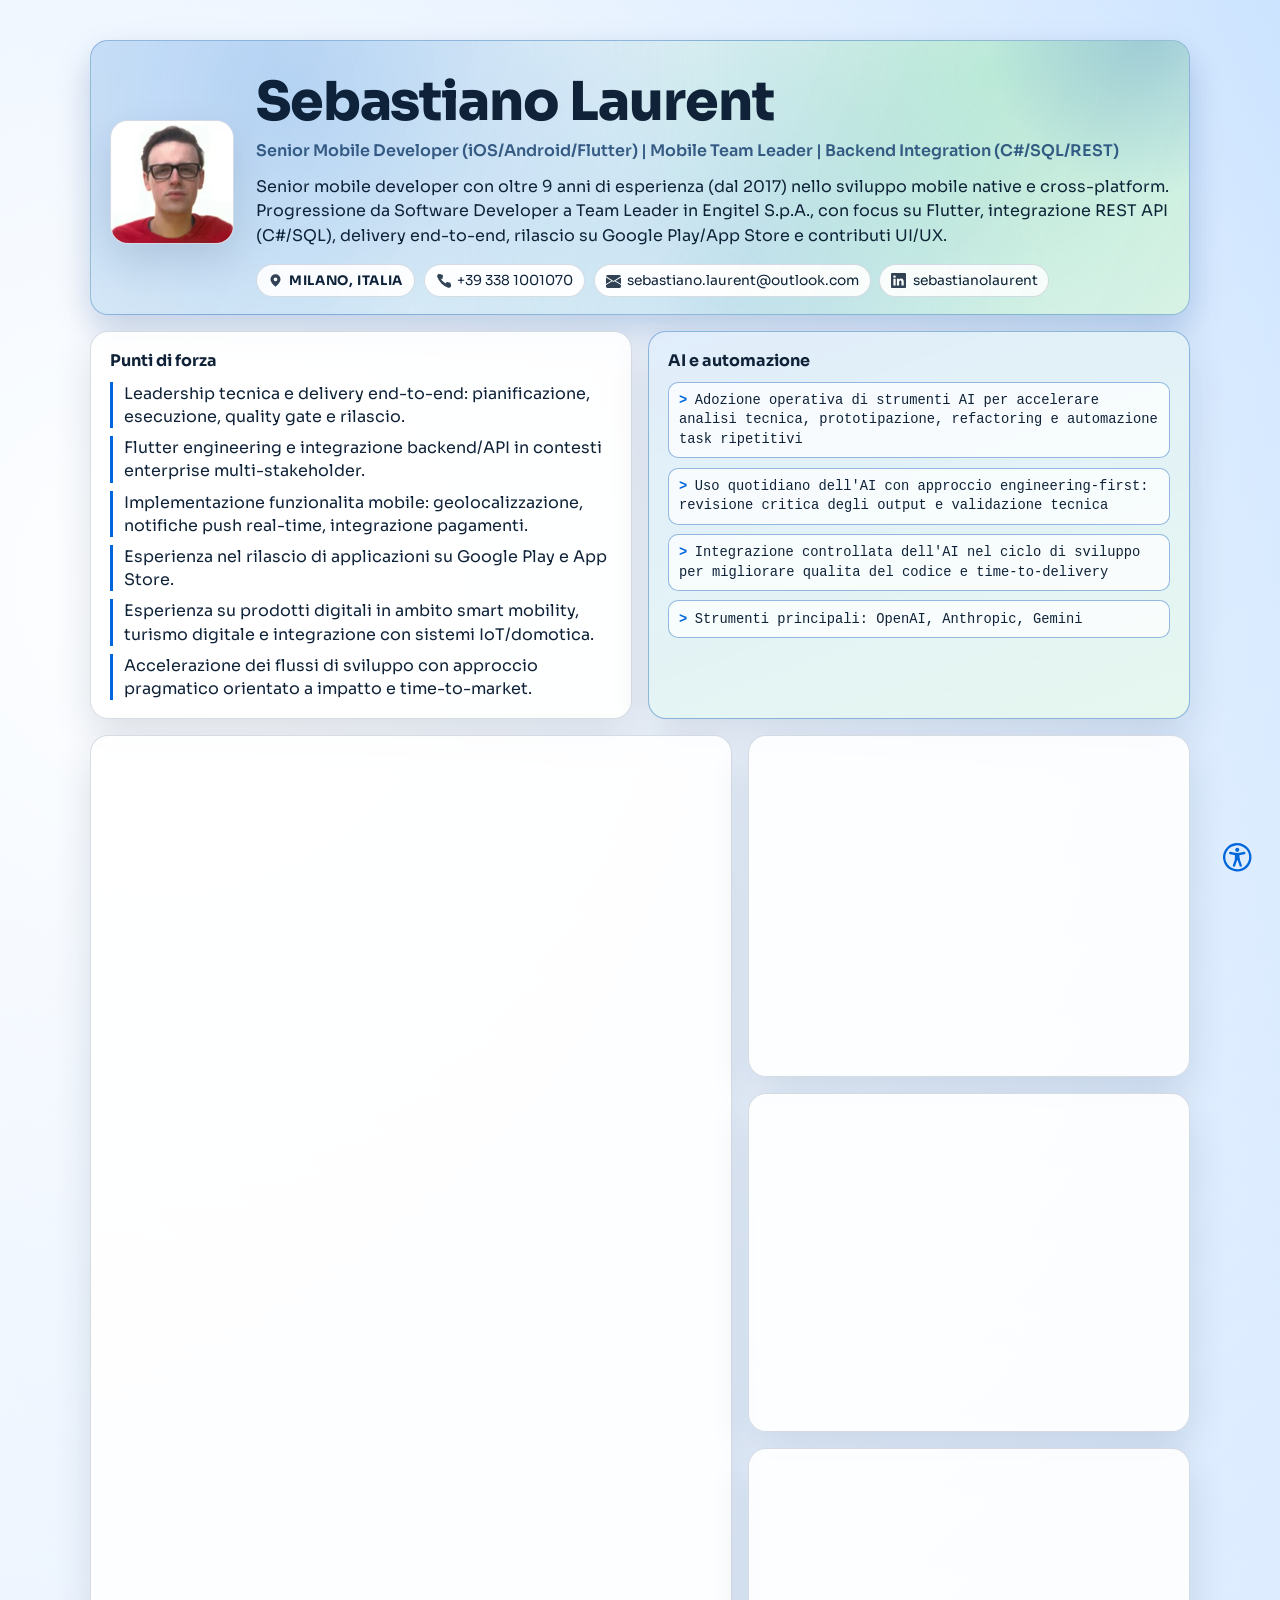
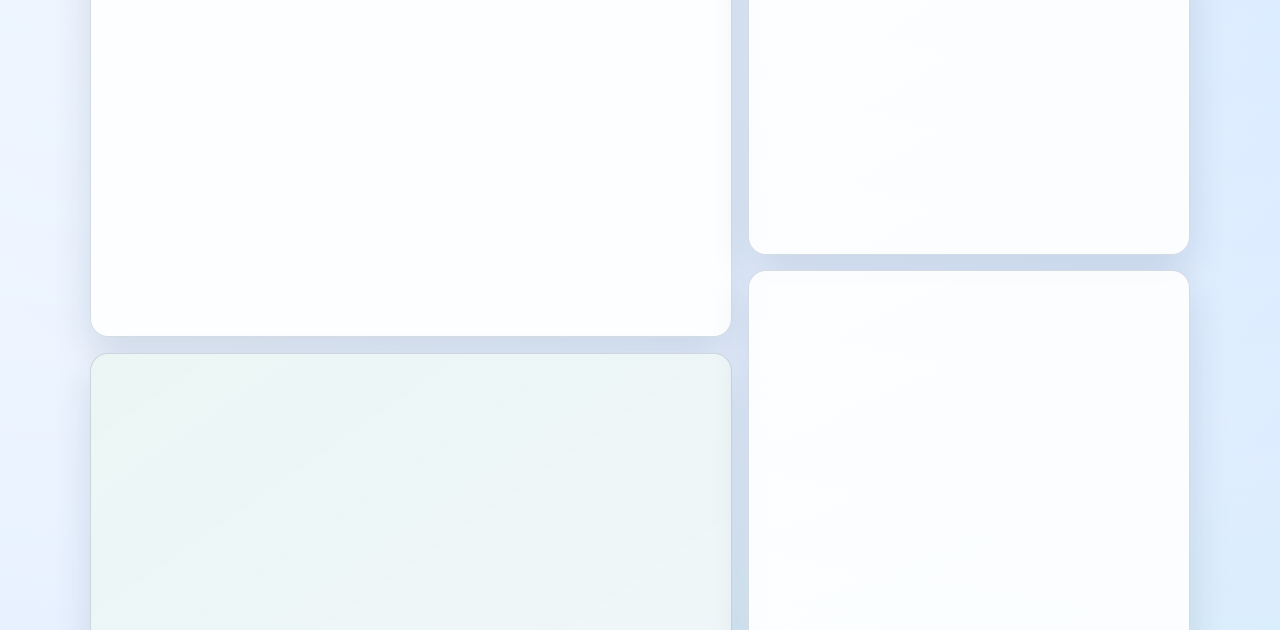
==== commit 6f48650a: "fix: remove footer easter egg text" ====
--- a/index.html
+++ b/index.html
@@ -301,7 +301,6 @@
         <div class="footer-row footer-row-bottom">
           <div class="footer-meta">
             <span id="footer-copy">Copyright © 2026 Sebastiano Laurent. Tutti i diritti riservati.</span>
-            <span class="footer-egg" title="Easter egg: Konami code" aria-label="Easter egg">↑↑↓↓←→←→BA</span>
           </div>
 
           <div class="footer-group footer-segment" role="group" aria-label="Language">
--- a/styles.css
+++ b/styles.css
@@ -885,13 +885,6 @@
   opacity: 0.82;
 }
 
-.footer-egg {
-  font-family: "Cascadia Code", "Cascadia Mono", "Segoe UI Mono", Consolas, "Liberation Mono", Menlo, Monaco, monospace;
-  font-size: 0.72rem;
-  letter-spacing: 0.02em;
-  opacity: 0.72;
-}
-
 .footer-group {
   display: flex;
   align-items: center;
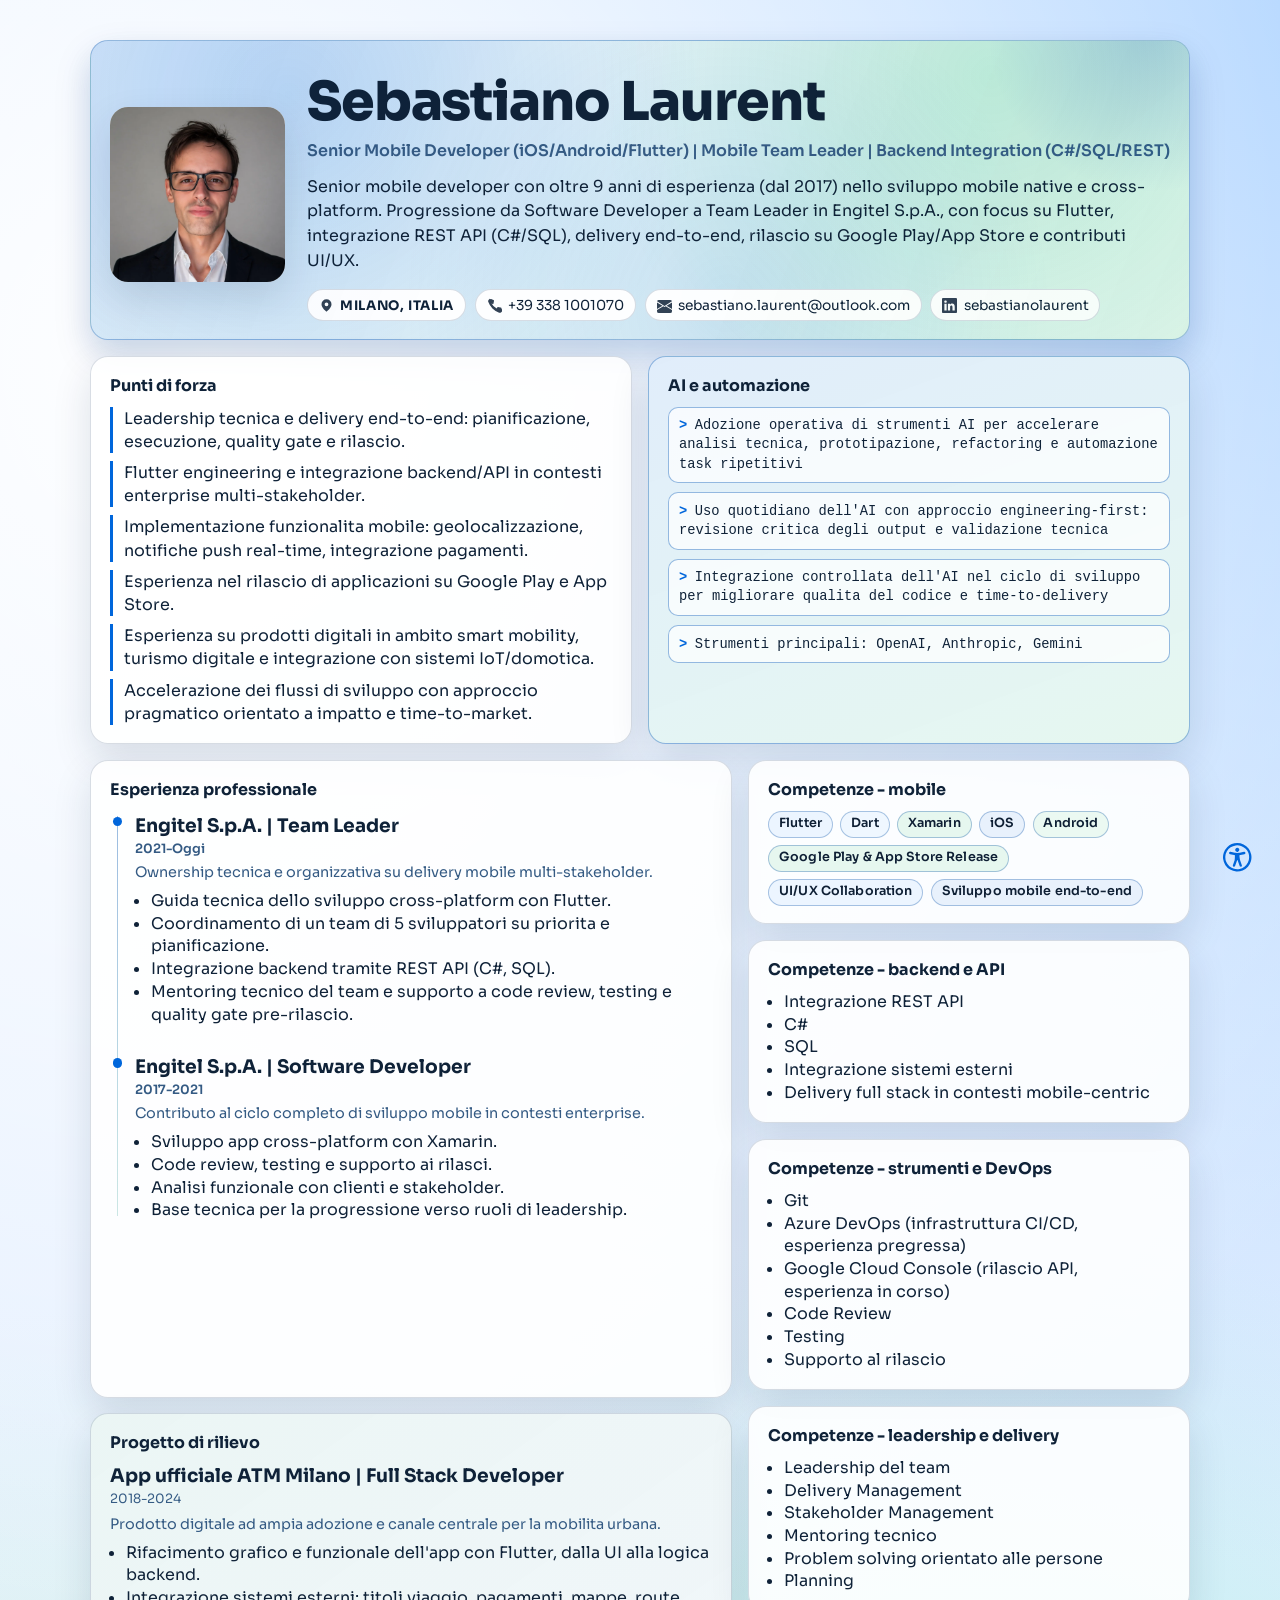
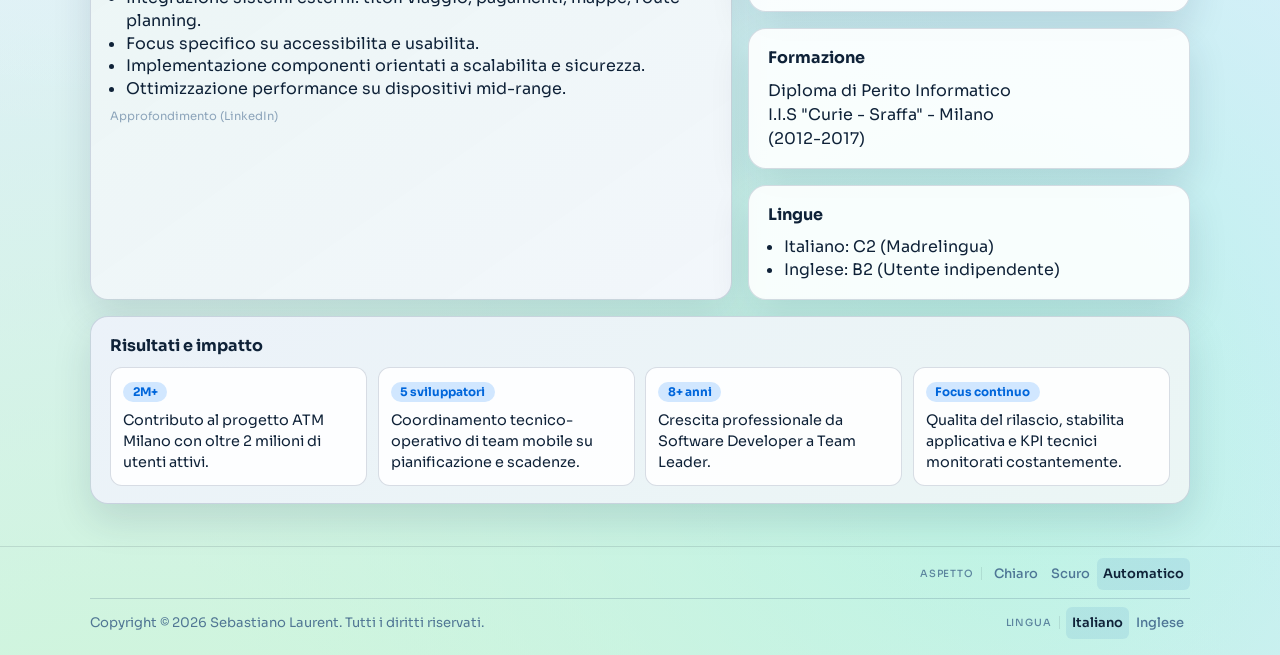
==== commit 21d2af3d: "fix: refine profile image integration across themes" ====
--- a/index.html
+++ b/index.html
@@ -103,6 +103,7 @@
               <span class="profile-face profile-back">
                 <img
                   src="./assets/avatar.webp"
+                  class="avatar-img"
                   alt="Avatar Sebastiano Laurent"
                   width="124"
                   height="124"
--- a/styles.css
+++ b/styles.css
@@ -388,14 +388,14 @@
 .hero-grid {
   margin-top: 0.55rem;
   display: grid;
-  grid-template-columns: 124px 1fr;
+  grid-template-columns: 175px 1fr;
   gap: 1rem;
   align-items: center;
 }
 
 .profile-flip {
-  width: 124px;
-  height: 124px;
+  width: 175px;
+  height: 175px;
   border: 0;
   padding: 0;
   border-radius: 18px;
@@ -442,6 +442,26 @@
 
 .profile-back {
   transform: rotateY(180deg);
+  background: transparent;
+  border: 0;
+  box-shadow: none;
+}
+
+.profile-back .avatar-img {
+  object-fit: contain;
+  padding: 0.35rem;
+  filter: drop-shadow(0 8px 18px rgba(9, 20, 46, 0.24));
+}
+
+.profile-front {
+  border: 0;
+}
+
+body.dark-mode .profile-front,
+html.dark-mode body .profile-front {
+  border: 0;
+  background: rgba(11, 21, 35, 0.94);
+  box-shadow: 0 6px 14px rgba(0, 0, 0, 0.28);
 }
 
 .profile-flip:hover .profile-flip-inner,
@@ -1268,6 +1288,88 @@
   }
 }
 
+@media (min-width: 1600px) {
+  .wrapper {
+    width: min(1240px, calc(100% - clamp(1.75rem, 3vw, 3rem)));
+  }
+
+  .cv {
+    gap: clamp(1rem, 1.2vw, 1.2rem);
+    padding: clamp(2.45rem, 3vw, 2.9rem) 0 2.6rem;
+  }
+
+  .card {
+    padding: 1.25rem 1.35rem;
+  }
+
+  .hero-grid {
+    gap: 1.15rem;
+  }
+
+  h1 {
+    font-size: clamp(2.35rem, 3.2vw, 3.75rem);
+  }
+
+  .summary {
+    max-width: 78ch;
+    font-size: 1.03rem;
+    line-height: 1.6;
+  }
+
+  #cv-experience p,
+  #cv-project p,
+  li {
+    font-size: 0.95rem;
+    line-height: 1.5;
+  }
+}
+
+@media (min-width: 2200px) {
+  .wrapper {
+    width: min(1360px, calc(100% - clamp(2rem, 3vw, 3.5rem)));
+  }
+
+  .cv {
+    gap: clamp(1.1rem, 1.1vw, 1.3rem);
+    padding: 2.75rem 0 2.9rem;
+  }
+
+  .card {
+    padding: 1.35rem 1.5rem;
+    border-radius: 20px;
+  }
+
+  h1 {
+    font-size: clamp(2.55rem, 2.8vw, 4.1rem);
+  }
+
+  .title {
+    font-size: 1.08rem;
+  }
+
+  .summary {
+    max-width: 76ch;
+    font-size: 1.08rem;
+  }
+
+  #cv-experience p,
+  #cv-project p,
+  li {
+    font-size: 0.98rem;
+  }
+}
+
+@media (min-resolution: 2dppx) and (min-width: 1600px) {
+  .card {
+    border-color: color-mix(in srgb, var(--border) 82%, var(--text));
+    box-shadow: 0 18px 42px color-mix(in srgb, var(--text) 10%, transparent);
+  }
+
+  body.dark-mode .card {
+    border-color: color-mix(in srgb, var(--border) 88%, #d9e8ff 12%);
+  }
+}
+
 @media (max-width: 940px) {
   .top-boxes {
     grid-template-columns: 1fr;
@@ -1377,8 +1479,8 @@
   }
 
   .profile-flip {
-    width: 104px;
-    height: 104px;
+    width: 125px;
+    height: 125px;
   }
 
   .noise-layer {
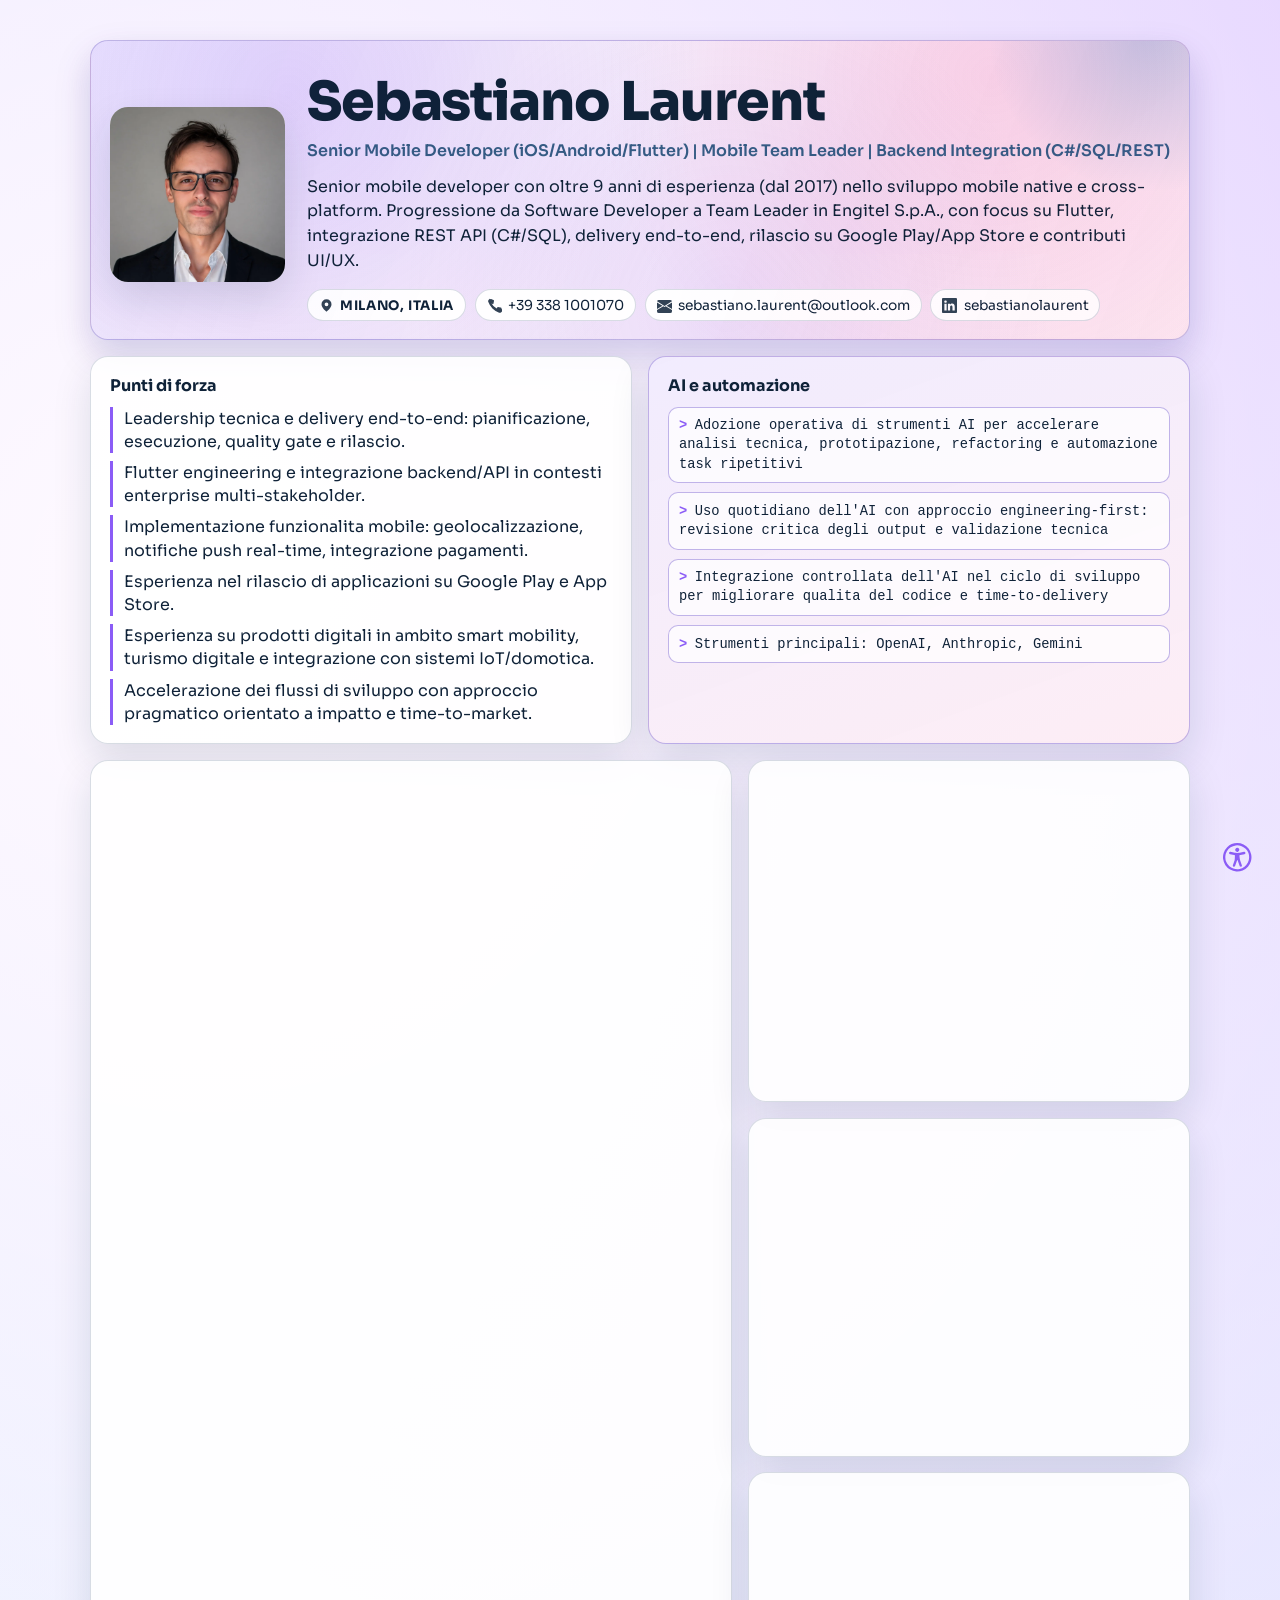
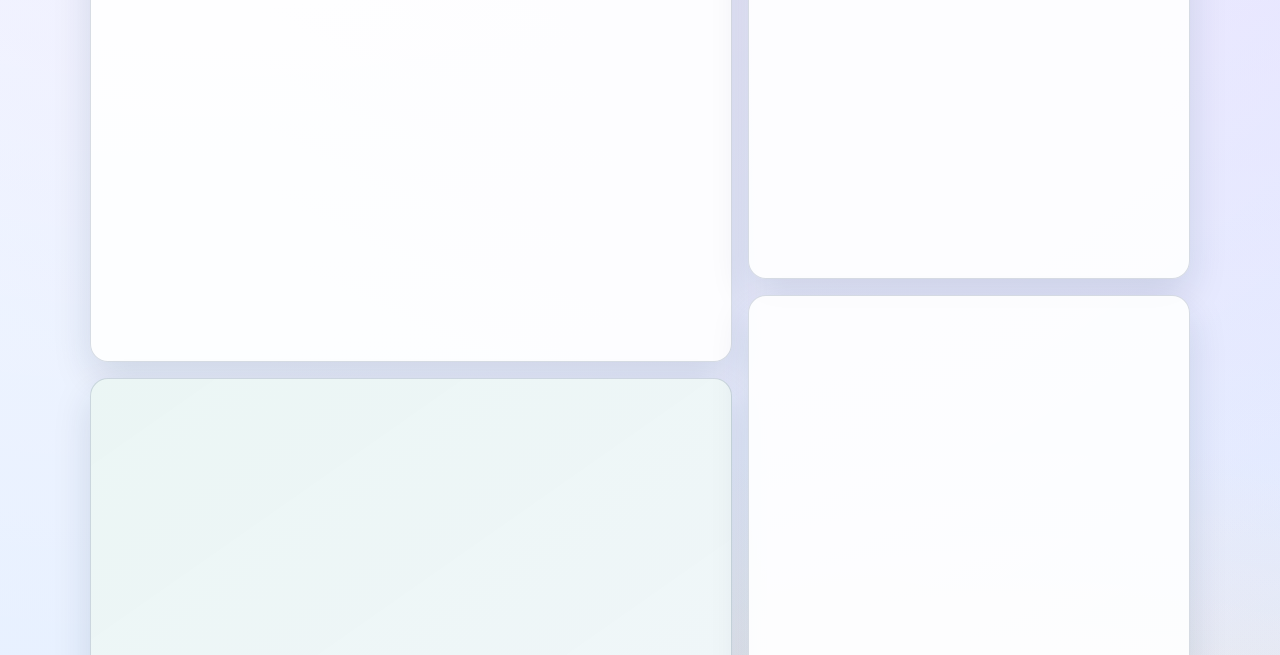
==== commit 8a4812db: "fix: keep official profile photo and hover-only flip" ====
--- a/index.html
+++ b/index.html
@@ -88,7 +88,7 @@
       <article class="reader-article" aria-labelledby="cv-name">
       <section class="hero card reveal">
         <div class="hero-grid">
-          <button id="profile-flip" class="profile-flip" type="button" aria-label="Mostra foto o avatar">
+          <div id="profile-flip" class="profile-flip">
             <span class="profile-flip-inner">
               <span class="profile-face profile-front">
                 <img
@@ -102,17 +102,17 @@
               </span>
               <span class="profile-face profile-back">
                 <img
-                  src="./assets/avatar.webp"
-                  class="avatar-img"
-                  alt="Avatar Sebastiano Laurent"
+                  src="./assets/user.webp"
+                  alt=""
                   width="124"
                   height="124"
                   loading="lazy"
                   decoding="async"
+                  aria-hidden="true"
                 />
               </span>
             </span>
-          </button>
+          </div>
 
           <div class="hero-body">
             <h1 id="cv-name">Sebastiano Laurent</h1>
--- a/styles.css
+++ b/styles.css
@@ -396,11 +396,7 @@
 .profile-flip {
   width: 175px;
   height: 175px;
-  border: 0;
-  padding: 0;
   border-radius: 18px;
-  background: transparent;
-  cursor: pointer;
   perspective: 1000px;
   animation: avatarFloat 7s ease-in-out infinite;
 }
@@ -447,12 +443,6 @@
   box-shadow: none;
 }
 
-.profile-back .avatar-img {
-  object-fit: contain;
-  padding: 0.35rem;
-  filter: drop-shadow(0 8px 18px rgba(9, 20, 46, 0.24));
-}
-
 .profile-front {
   border: 0;
 }
@@ -464,8 +454,7 @@
   box-shadow: 0 6px 14px rgba(0, 0, 0, 0.28);
 }
 
-.profile-flip:hover .profile-flip-inner,
-.profile-flip.is-flipped .profile-flip-inner {
+.profile-flip:hover .profile-flip-inner {
   transform: rotateY(180deg);
 }
 
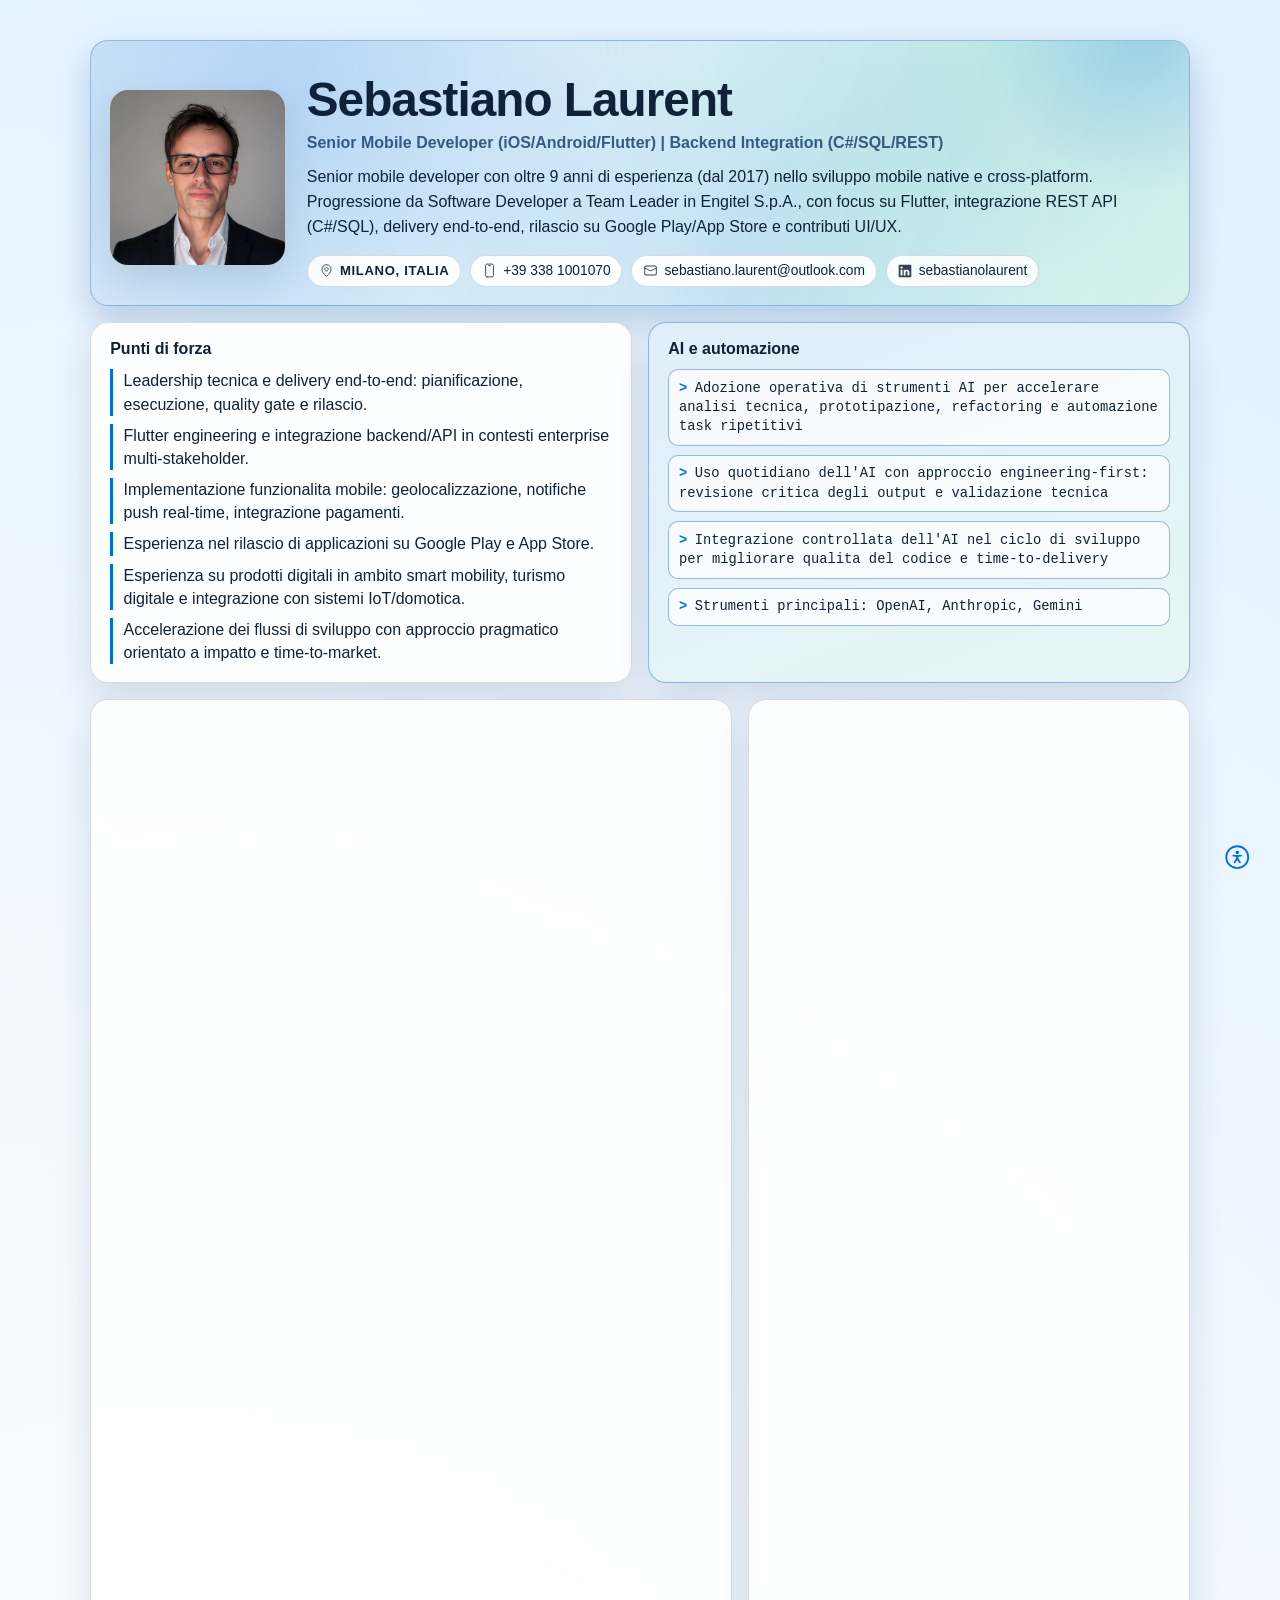
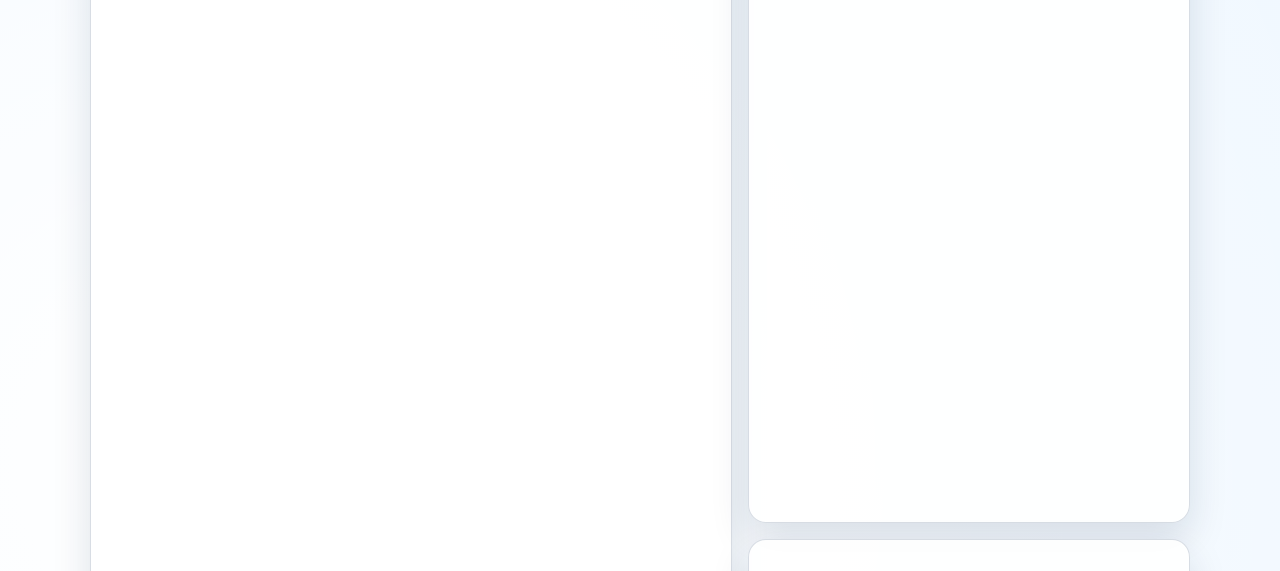
==== commit 6ca82172: "feat: add fluid color flow styling" ====
--- a/index.html
+++ b/index.html
@@ -24,13 +24,7 @@
     <link rel="icon" type="image/svg+xml" href="./favicon.svg" />
     <link rel="icon" type="image/png" href="./favicon.png" sizes="64x64" />
     <link rel="icon" href="./favicon.ico" sizes="any" />
-    <link
-      rel="preload"
-      href="./assets/fonts/Sora-latin.woff2"
-      as="font"
-      type="font/woff2"
-      crossorigin
-    />
+    <link rel="preload" href="./assets/fonts/PlusJakartaSans-latin.woff2" as="font" type="font/woff2" crossorigin />
     <link rel="preload" href="./assets/user.webp" as="image" type="image/webp" fetchpriority="high" />
 
     <script>
@@ -63,7 +57,7 @@
         margin: 0;
         background: #deecff;
         color: #0f2238;
-        font-family: Sora, sans-serif;
+        font-family: "Plus Jakarta Sans", sans-serif;
       }
 
       html.dark-mode,
@@ -72,7 +66,7 @@
         color: #f2f7ff;
       }
     </style>
-    <link rel="stylesheet" href="./styles.css" />
+    <link rel="stylesheet" href="./styles.css?v=20260426101203703" />
   </head>
   <body>
     <a class="skip-link" id="skip-to-content" href="#cv-root">Salta al contenuto principale</a>
@@ -102,13 +96,13 @@
               </span>
               <span class="profile-face profile-back">
                 <img
-                  src="./assets/user.webp"
-                  alt=""
+                  src="./assets/avatar.webp"
+                  class="avatar-img"
+                  alt="Avatar Sebastiano Laurent"
                   width="124"
                   height="124"
                   loading="lazy"
                   decoding="async"
-                  aria-hidden="true"
                 />
               </span>
             </span>
@@ -116,7 +110,7 @@
 
           <div class="hero-body">
             <h1 id="cv-name">Sebastiano Laurent</h1>
-            <p class="title" id="cv-title">Senior Mobile Developer (iOS/Android/Flutter) | Mobile Team Leader | Backend Integration (C#/SQL/REST)</p>
+            <p class="title" id="cv-title">Senior Mobile Developer (iOS/Android/Flutter) | Backend Integration (C#/SQL/REST)</p>
             <p class="summary" id="cv-summary">Senior mobile developer con oltre 9 anni di esperienza (dal 2017) nello sviluppo mobile native e cross-platform. Progressione da Software Developer a Team Leader in <a class="stealth-link" href="https://www.engitel.com" target="_blank" rel="noreferrer">Engitel S.p.A.</a>, con focus su Flutter, integrazione REST API (C#/SQL), delivery end-to-end, rilascio su Google Play/App Store e contributi UI/UX.</p>
             <div class="contacts">
               <span class="location contact-chip chip-location" id="cv-location">Milano, Italia</span>
@@ -323,8 +317,12 @@
         aria-label="Accessibilita"
       >
         <span class="a11y-toggle-icon" aria-hidden="true">
-          <svg viewBox="0 0 122.88 122.88" focusable="false" aria-hidden="true">
-            <path d="M61.44,0A61.46,61.46,0,1,1,18,18,61.21,61.21,0,0,1,61.44,0Zm-.39,74.18L52.1,98.91a4.94,4.94,0,0,1-2.58,2.83A5,5,0,0,1,42.7,95.5l6.24-17.28a26.3,26.3,0,0,0,1.17-4,40.64,40.64,0,0,0,.54-4.18c.24-2.53.41-5.27.54-7.9s.22-5.18.29-7.29c.09-2.63-.62-2.8-2.73-3.3l-.44-.1-18-3.39A5,5,0,0,1,27.08,46a5,5,0,0,1,5.05-7.74l19.34,3.63c.77.07,1.52.16,2.31.25a57.64,57.64,0,0,0,7.18.53A81.13,81.13,0,0,0,69.9,42c.9-.1,1.75-.21,2.6-.29l18.25-3.42A5,5,0,0,1,94.5,39a5,5,0,0,1,1.3,7,5,5,0,0,1-3.21,2.09L75.15,51.37c-.58.13-1.1.22-1.56.29-1.82.31-2.72.47-2.61,3.06.08,1.89.31,4.15.61,6.51.35,2.77.81,5.71,1.29,8.4.31,1.77.6,3.19,1,4.55s.79,2.75,1.39,4.42l6.11,16.9a5,5,0,0,1-6.82,6.24,4.94,4.94,0,0,1-2.58-2.83L63,74.23,62,72.4l-1,1.78Zm.39-53.52a8.83,8.83,0,1,1-6.24,2.59,8.79,8.79,0,0,1,6.24-2.59Zm36.35,4.43a51.42,51.42,0,1,0,15,36.35,51.27,51.27,0,0,0-15-36.35Z" />
+          <svg xmlns="http://www.w3.org/2000/svg" viewBox="0 0 24 24" fill="none" focusable="false" aria-hidden="true">
+            <path d="M12 21.25C17.1086 21.25 21.25 17.1086 21.25 12C21.25 6.89137 17.1086 2.75 12 2.75C6.89137 2.75 2.75 6.89137 2.75 12C2.75 17.1086 6.89137 21.25 12 21.25Z" stroke="currentColor" stroke-width="1.5" stroke-linecap="round" stroke-linejoin="round"/>
+            <path d="M14.2485 16.25C12.7476 14.7408 11.9999 13.2338 11.9985 11.25" stroke="currentColor" stroke-width="1.5" stroke-linecap="round" stroke-linejoin="round"/>
+            <path d="M9.75 16.25C11.2894 14.758 11.9998 13.2338 11.9984 11.25" stroke="currentColor" stroke-width="1.5" stroke-linecap="round" stroke-linejoin="round"/>
+            <path d="M8.75 10.6912C8.75 10.6912 10.7206 10.9559 11.9996 10.9559C13.2787 10.9559 15.25 10.6912 15.25 10.6912" stroke="currentColor" stroke-width="1.5" stroke-linecap="round" stroke-linejoin="round"/>
+            <path d="M12.75 8C12.75 8.41421 12.4142 8.75 12 8.75C11.5858 8.75 11.25 8.41421 11.25 8C11.25 7.58579 11.5858 7.25 12 7.25C12.4142 7.25 12.75 7.58579 12.75 8Z" stroke="currentColor" stroke-width="1.5" stroke-linecap="round" stroke-linejoin="round"/>
           </svg>
         </span>
       </button>
@@ -361,6 +359,6 @@
       <p id="print-blocked-copy">Stampandola perderai animazioni, colori e dettagli visivi pensati per il digitale. Se vuoi, posso inviarti una versione PDF dedicata.</p>
     </section>
 
-    <script src="./script.js" defer></script>
+    <script src="./script.js?v=20260426101203703" defer></script>
   </body>
 </html>
--- a/styles.css
+++ b/styles.css
@@ -1,6 +1,6 @@
 @font-face {
-  font-family: "Sora";
-  src: url("./assets/fonts/Sora-latin-ext.woff2") format("woff2");
+  font-family: "Plus Jakarta Sans";
+  src: url("./assets/fonts/PlusJakartaSans-latin-ext.woff2") format("woff2");
   font-weight: 400 800;
   font-style: normal;
   font-display: swap;
@@ -8,16 +8,170 @@
 }
 
 @font-face {
-  font-family: "Sora";
-  src: url("./assets/fonts/Sora-latin.woff2") format("woff2");
+  font-family: "Plus Jakarta Sans";
+  src: url("./assets/fonts/PlusJakartaSans-latin.woff2") format("woff2");
   font-weight: 400 800;
   font-style: normal;
   font-display: swap;
   unicode-range: U+0000-00FF, U+0131, U+0152-0153, U+02BB-02BC, U+02C6, U+02DA, U+02DC, U+0304, U+0308, U+0329, U+2000-206F, U+20AC, U+2122, U+2191, U+2193, U+2212, U+2215, U+FEFF, U+FFFD;
 }
 
+@font-face {
+  font-family: "Fira Code";
+  src: url("./assets/fonts/FiraCode-latin-ext.woff2") format("woff2");
+  font-weight: 400 700;
+  font-style: normal;
+  font-display: swap;
+  unicode-range: U+0100-02BA, U+02BD-02C5, U+02C7-02CC, U+02CE-02D7, U+02DD-02FF, U+0304, U+0308, U+0329, U+1D00-1DBF, U+1E00-1E9F, U+1EF2-1EFF, U+2020, U+20A0-20AB, U+20AD-20C0, U+2113, U+2C60-2C7F, U+A720-A7FF;
+}
+
+@font-face {
+  font-family: "Fira Code";
+  src: url("./assets/fonts/FiraCode-latin.woff2") format("woff2");
+  font-weight: 400 700;
+  font-style: normal;
+  font-display: swap;
+  unicode-range: U+0000-00FF, U+0131, U+0152-0153, U+02BB-02BC, U+02C6, U+02DA, U+02DC, U+0304, U+0308, U+0329, U+2000-206F, U+20AC, U+2122, U+2191, U+2193, U+2212, U+2215, U+FEFF, U+FFFD;
+}
+
+@property --accent {
+  syntax: "<color>";
+  inherits: true;
+  initial-value: #006fe0;
+}
+
+@property --accent-2 {
+  syntax: "<color>";
+  inherits: true;
+  initial-value: #00a997;
+}
+
+@property --accent-soft {
+  syntax: "<color>";
+  inherits: true;
+  initial-value: #cfe6ff;
+}
+
+@property --accent-dark {
+  syntax: "<color>";
+  inherits: true;
+  initial-value: #72b9ff;
+}
+
+@property --accent-dark-2 {
+  syntax: "<color>";
+  inherits: true;
+  initial-value: #5ee9d2;
+}
+
+@property --accent-dark-soft {
+  syntax: "<color>";
+  inherits: true;
+  initial-value: rgba(114, 185, 255, 0.29);
+}
+
+@property --bg-light-a {
+  syntax: "<color>";
+  inherits: true;
+  initial-value: #ffffff;
+}
+
+@property --bg-light-b {
+  syntax: "<color>";
+  inherits: true;
+  initial-value: #9fd2ff;
+}
+
+@property --bg-light-c {
+  syntax: "<color>";
+  inherits: true;
+  initial-value: #a8f4e6;
+}
+
+@property --bg-light-d {
+  syntax: "<color>";
+  inherits: true;
+  initial-value: #ffd9a6;
+}
+
+@property --bg-dark-a {
+  syntax: "<color>";
+  inherits: true;
+  initial-value: #081a35;
+}
+
+@property --bg-dark-b {
+  syntax: "<color>";
+  inherits: true;
+  initial-value: #072844;
+}
+
+@property --bg-dark-c {
+  syntax: "<color>";
+  inherits: true;
+  initial-value: #0a2a2a;
+}
+
+@property --bg-dark-d {
+  syntax: "<color>";
+  inherits: true;
+  initial-value: #2e1f09;
+}
+
+@property --wash-light-a {
+  syntax: "<color>";
+  inherits: true;
+  initial-value: rgba(86, 186, 255, 0.34);
+}
+
+@property --wash-light-b {
+  syntax: "<color>";
+  inherits: true;
+  initial-value: rgba(78, 238, 205, 0.3);
+}
+
+@property --wash-light-c {
+  syntax: "<color>";
+  inherits: true;
+  initial-value: rgba(88, 132, 255, 0.27);
+}
+
+@property --wash-light-d {
+  syntax: "<color>";
+  inherits: true;
+  initial-value: rgba(255, 173, 88, 0.24);
+}
+
+@property --wash-dark-a {
+  syntax: "<color>";
+  inherits: true;
+  initial-value: rgba(76, 145, 230, 0.13);
+}
+
+@property --wash-dark-b {
+  syntax: "<color>";
+  inherits: true;
+  initial-value: rgba(58, 172, 168, 0.11);
+}
+
+@property --wash-dark-c {
+  syntax: "<color>";
+  inherits: true;
+  initial-value: rgba(97, 111, 222, 0.1);
+}
+
+@property --wash-dark-d {
+  syntax: "<color>";
+  inherits: true;
+  initial-value: rgba(208, 131, 66, 0.08);
+}
+
 :root {
+  --font-main: "Plus Jakarta Sans", sans-serif;
+  --font-ai: "Fira Code", monospace;
   --a11y-text-zoom: 1;
+  --flow-duration: 8.6s;
+  --flow-ease: cubic-bezier(0.37, 0, 0.2, 1);
   --bg: #e9f2ff;
   --bg-2: #deecff;
   --surface: rgba(255, 255, 255, 0.88);
@@ -28,6 +182,9 @@
   --accent: #006fe0;
   --accent-2: #00a997;
   --accent-soft: #cfe6ff;
+  --accent-dark: #72b9ff;
+  --accent-dark-2: #5ee9d2;
+  --accent-dark-soft: rgba(114, 185, 255, 0.29);
   --shadow: 0 16px 38px rgba(16, 41, 72, 0.13);
   --hero-indent: 0.35rem;
   --parallax-y: 0px;
@@ -47,6 +204,29 @@
   --wash-dark-b: rgba(84, 228, 208, 0.25);
   --wash-dark-c: rgba(136, 152, 255, 0.24);
   --wash-dark-d: rgba(255, 177, 96, 0.2);
+  transition:
+    --accent var(--flow-duration) var(--flow-ease),
+    --accent-2 var(--flow-duration) var(--flow-ease),
+    --accent-soft var(--flow-duration) var(--flow-ease),
+    --accent-dark var(--flow-duration) var(--flow-ease),
+    --accent-dark-2 var(--flow-duration) var(--flow-ease),
+    --accent-dark-soft var(--flow-duration) var(--flow-ease),
+    --bg-light-a var(--flow-duration) var(--flow-ease),
+    --bg-light-b var(--flow-duration) var(--flow-ease),
+    --bg-light-c var(--flow-duration) var(--flow-ease),
+    --bg-light-d var(--flow-duration) var(--flow-ease),
+    --bg-dark-a var(--flow-duration) var(--flow-ease),
+    --bg-dark-b var(--flow-duration) var(--flow-ease),
+    --bg-dark-c var(--flow-duration) var(--flow-ease),
+    --bg-dark-d var(--flow-duration) var(--flow-ease),
+    --wash-light-a var(--flow-duration) var(--flow-ease),
+    --wash-light-b var(--flow-duration) var(--flow-ease),
+    --wash-light-c var(--flow-duration) var(--flow-ease),
+    --wash-light-d var(--flow-duration) var(--flow-ease),
+    --wash-dark-a var(--flow-duration) var(--flow-ease),
+    --wash-dark-b var(--flow-duration) var(--flow-ease),
+    --wash-dark-c var(--flow-duration) var(--flow-ease),
+    --wash-dark-d var(--flow-duration) var(--flow-ease);
 }
 
 * {
@@ -120,7 +300,7 @@
   margin: 0;
   min-height: 100vh;
   min-height: 100dvh;
-  font-family: Sora, sans-serif;
+  font-family: var(--font-main);
   color: var(--text);
   position: relative;
   overflow-x: hidden;
@@ -144,15 +324,15 @@
   --border: rgba(159, 200, 241, 0.25);
   --text: #f2f7ff;
   --muted: #a7c0df;
-  --accent: #72b9ff;
-  --accent-2: #5ee9d2;
-  --accent-soft: rgba(114, 185, 255, 0.29);
+  --accent: var(--accent-dark);
+  --accent-2: var(--accent-dark-2);
+  --accent-soft: var(--accent-dark-soft);
   --shadow: 0 16px 38px rgba(0, 0, 0, 0.36);
   background:
-    radial-gradient(circle at 12% 14%, rgba(36, 92, 170, 0.46) 0%, transparent 56%),
-    radial-gradient(circle at 86% 4%, rgba(20, 112, 146, 0.38) 0%, transparent 50%),
-    radial-gradient(circle at 8% 90%, rgba(18, 120, 95, 0.32) 0%, transparent 44%),
-    radial-gradient(circle at 64% 76%, rgba(130, 84, 28, 0.24) 0%, transparent 36%),
+    radial-gradient(circle at 12% 14%, color-mix(in srgb, var(--bg-dark-a) 82%, transparent) 0%, transparent 56%),
+    radial-gradient(circle at 86% 4%, color-mix(in srgb, var(--bg-dark-b) 74%, transparent) 0%, transparent 50%),
+    radial-gradient(circle at 8% 90%, color-mix(in srgb, var(--bg-dark-c) 66%, transparent) 0%, transparent 44%),
+    radial-gradient(circle at 64% 76%, color-mix(in srgb, var(--bg-dark-d) 58%, transparent) 0%, transparent 36%),
     linear-gradient(165deg, #01040b 0%, #020913 46%, #04081a 72%, #01030a 100%);
   background-color: #02060c;
   background-size: 115% 115%, 125% 125%, 135% 135%, 125% 125%, 100% 100%;
@@ -177,13 +357,13 @@
 
 body.dark-mode::before,
 html.dark-mode body::before {
-  opacity: 0.24;
+  opacity: 0.34;
   background:
-    radial-gradient(circle at 80% 24%, rgba(102, 162, 248, 0.28) 0%, transparent 50%),
-    radial-gradient(circle at 18% 74%, rgba(93, 210, 190, 0.22) 0%, transparent 46%),
-    radial-gradient(circle at 54% 52%, rgba(136, 142, 255, 0.2) 0%, transparent 48%),
-    radial-gradient(circle at 42% 20%, rgba(215, 154, 86, 0.14) 0%, transparent 44%);
-  filter: blur(6px) saturate(98%);
+    radial-gradient(circle at 80% 24%, var(--wash-dark-a) 0%, transparent 50%),
+    radial-gradient(circle at 18% 74%, var(--wash-dark-b) 0%, transparent 46%),
+    radial-gradient(circle at 54% 52%, var(--wash-dark-c) 0%, transparent 48%),
+    radial-gradient(circle at 42% 20%, var(--wash-dark-d) 0%, transparent 44%);
+  filter: blur(6px) saturate(118%);
 }
 
 body.dark-mode .noise-layer,
@@ -209,6 +389,12 @@
   animation: none !important;
 }
 
+html.performance-mode,
+html.reduce-motion-force {
+  --flow-duration: 0s;
+  transition: none !important;
+}
+
 html.performance-mode body::before {
   filter: none;
   opacity: 0.22;
@@ -232,6 +418,8 @@
 
 .wrapper {
   width: min(1100px, calc(100% - clamp(1rem, 4vw, 2rem)));
+  padding-left: env(safe-area-inset-left);
+  padding-right: env(safe-area-inset-right);
   margin: 0 auto;
 }
 
@@ -271,7 +459,7 @@
 
 .brand {
   margin: 0;
-  font-family: Sora, sans-serif;
+  font-family: var(--font-main);
   font-weight: 800;
   font-size: 1rem;
   letter-spacing: 0.01em;
@@ -295,7 +483,7 @@
 .cv {
   display: grid;
   gap: clamp(0.85rem, 1.6vw, 1rem);
-  padding: clamp(2.15rem, 3.8vw, 2.5rem) 0 2.2rem;
+  padding: calc(clamp(2.15rem, 3.8vw, 2.5rem) + env(safe-area-inset-top)) 0 2.2rem;
 }
 
 .reader-article {
@@ -320,7 +508,7 @@
 }
 
 @supports (content-visibility: auto) {
-  .layout .card,
+  .layout .card:not(.project-box),
   .impact-card {
     content-visibility: auto;
     contain-intrinsic-size: 1px 420px;
@@ -361,7 +549,7 @@
   right: -120px;
   top: -170px;
   border-radius: 50%;
-  background: radial-gradient(circle, rgba(5, 87, 179, 0.22) 0%, transparent 72%);
+  background: radial-gradient(circle, color-mix(in srgb, var(--accent) 22%, transparent) 0%, transparent 72%);
   transform: translateY(calc(var(--parallax-y) * -0.22));
   transition: transform 0.1s linear;
   animation: orbDrift 13s ease-in-out infinite alternate;
@@ -443,6 +631,12 @@
   box-shadow: none;
 }
 
+.profile-back .avatar-img {
+  object-fit: contain;
+  padding: 0.35rem;
+  filter: drop-shadow(0 8px 18px rgba(9, 20, 46, 0.24));
+}
+
 .profile-front {
   border: 0;
 }
@@ -461,13 +655,13 @@
 h1,
 h2,
 h3 {
-  font-family: Sora, sans-serif;
+  font-family: var(--font-main);
   margin: 0;
 }
 
 h1 {
   margin-top: 0.45rem;
-  font-size: clamp(2.05rem, 4.8vw, 3.35rem);
+  font-size: clamp(1.82rem, 4.3vw, 2.98rem);
   line-height: 1.04;
   letter-spacing: -0.02em;
   font-weight: 800;
@@ -528,46 +722,38 @@
   height: 0.95rem;
   display: inline-block;
   opacity: 0.85;
-  background-repeat: no-repeat;
-  background-position: center;
-  background-size: contain;
+  background-color: currentColor;
+  -webkit-mask-repeat: no-repeat;
+  -webkit-mask-position: center;
+  -webkit-mask-size: contain;
+  mask-repeat: no-repeat;
+  mask-position: center;
+  mask-size: contain;
 }
 
 .chip-location::before {
-  background-image: url("data:image/svg+xml,%3Csvg xmlns='http://www.w3.org/2000/svg' viewBox='0 0 24 24' fill='%230f2238'%3E%3Cpath fill-rule='evenodd' clip-rule='evenodd' d='M12 2a8 8 0 0 0-8 8c0 6 8 12 8 12s8-6 8-12a8 8 0 0 0-8-8Zm0 11a3 3 0 1 1 0-6 3 3 0 0 1 0 6Z'/%3E%3C/svg%3E");
+  -webkit-mask-image: url("data:image/svg+xml,%3Csvg xmlns='http://www.w3.org/2000/svg' viewBox='0 0 24 24' fill='none'%3E%3Cpath d='M14.75 10C14.75 11.5188 13.5188 12.75 12 12.75C10.4812 12.75 9.25 11.5188 9.25 10C9.25 8.48122 10.4812 7.25 12 7.25C13.5188 7.25 14.75 8.48122 14.75 10Z' stroke='black' stroke-width='1.5' stroke-linejoin='round'/%3E%3Cpath d='M19.25 10C19.25 14.5547 15.1753 18.6833 13.1354 20.4648C12.4778 21.0392 11.5222 21.0392 10.8646 20.4648C8.82471 18.6833 4.75 14.5547 4.75 10C4.75 5.99594 7.99594 2.75 12 2.75C16.0041 2.75 19.25 5.99594 19.25 10Z' stroke='black' stroke-width='1.5' stroke-linejoin='round'/%3E%3C/svg%3E");
+  mask-image: url("data:image/svg+xml,%3Csvg xmlns='http://www.w3.org/2000/svg' viewBox='0 0 24 24' fill='none'%3E%3Cpath d='M14.75 10C14.75 11.5188 13.5188 12.75 12 12.75C10.4812 12.75 9.25 11.5188 9.25 10C9.25 8.48122 10.4812 7.25 12 7.25C13.5188 7.25 14.75 8.48122 14.75 10Z' stroke='black' stroke-width='1.5' stroke-linejoin='round'/%3E%3Cpath d='M19.25 10C19.25 14.5547 15.1753 18.6833 13.1354 20.4648C12.4778 21.0392 11.5222 21.0392 10.8646 20.4648C8.82471 18.6833 4.75 14.5547 4.75 10C4.75 5.99594 7.99594 2.75 12 2.75C16.0041 2.75 19.25 5.99594 19.25 10Z' stroke='black' stroke-width='1.5' stroke-linejoin='round'/%3E%3C/svg%3E");
 }
 
 .chip-phone::before {
-  background-image: url("data:image/svg+xml,%3Csvg xmlns='http://www.w3.org/2000/svg' viewBox='0 0 16 16' fill='%230f2238'%3E%3Cpath d='M3.654 1.328a.678.678 0 0 1 .737-.131l2.522 1.01c.421.168.649.623.555 1.059l-.547 2.547a.678.678 0 0 1-.661.537.678.678 0 0 1-.3-.07l-1.2-.6a11.72 11.72 0 0 0 5.56 5.56l.6-1.2a.678.678 0 0 1 .608-.37c.08 0 .16.014.237.04l2.547.547c.436.094.891-.134 1.06.555l1.009 2.522a.678.678 0 0 1-.131.737l-1.07 1.07a2.25 2.25 0 0 1-2.28.54 19.22 19.22 0 0 1-7.11-4.48 19.22 19.22 0 0 1-4.48-7.11 2.25 2.25 0 0 1 .54-2.28l1.07-1.07Z'/%3E%3C/svg%3E");
+  -webkit-mask-image: url("data:image/svg+xml,%3Csvg xmlns='http://www.w3.org/2000/svg' viewBox='0 0 24 24' fill='none'%3E%3Cpath d='M10.75 4.25H13.25M7.75 22.25H16.25C17.3546 22.25 18.25 21.3546 18.25 20.25V3.75C18.25 2.64543 17.3546 1.75 16.25 1.75H7.75C6.64543 1.75 5.75 2.64543 5.75 3.75V20.25C5.75 21.3546 6.64543 22.25 7.75 22.25Z' stroke='black' stroke-width='1.5' stroke-linecap='round' stroke-linejoin='round'/%3E%3C/svg%3E");
+  mask-image: url("data:image/svg+xml,%3Csvg xmlns='http://www.w3.org/2000/svg' viewBox='0 0 24 24' fill='none'%3E%3Cpath d='M10.75 4.25H13.25M7.75 22.25H16.25C17.3546 22.25 18.25 21.3546 18.25 20.25V3.75C18.25 2.64543 17.3546 1.75 16.25 1.75H7.75C6.64543 1.75 5.75 2.64543 5.75 3.75V20.25C5.75 21.3546 6.64543 22.25 7.75 22.25Z' stroke='black' stroke-width='1.5' stroke-linecap='round' stroke-linejoin='round'/%3E%3C/svg%3E");
 }
 
 .chip-email::before {
-  background-image: url("data:image/svg+xml,%3Csvg xmlns='http://www.w3.org/2000/svg' viewBox='0 0 16 16' fill='%230f2238'%3E%3Cpath d='M.05 3.555A2 2 0 0 1 2 2h12a2 2 0 0 1 1.95 1.555L8 8.414.05 3.555ZM0 4.697v7.104l5.803-3.558L0 4.697Zm6.761 4.129L0 12.916V14a2 2 0 0 0 2 2h12a2 2 0 0 0 2-2v-1.084l-6.761-4.09L8 9.586l-1.239-.76ZM16 11.801V4.697l-5.803 3.546L16 11.8Z'/%3E%3C/svg%3E");
+  -webkit-mask-image: url("data:image/svg+xml,%3Csvg xmlns='http://www.w3.org/2000/svg' viewBox='0 0 24 24' fill='none'%3E%3Cpath d='M21.25 6.75H20.5V17.25H21.25H22V6.75H21.25ZM4.75 4.75V5.5H19.25V4.75V4H4.75V4.75ZM2.75 17.25H3.5V6.75H2.75H2V17.25H2.75ZM19.25 19.25V18.5H4.75V19.25V20H19.25V19.25ZM2.75 17.25H2C2 18.7688 3.23122 20 4.75 20V19.25V18.5C4.05964 18.5 3.5 17.9404 3.5 17.25H2.75ZM4.75 4.75V4C3.23122 4 2 5.23122 2 6.75H2.75H3.5C3.5 6.05964 4.05964 5.5 4.75 5.5V4.75ZM21.25 17.25H20.5C20.5 17.9404 19.9404 18.5 19.25 18.5V19.25V20C20.7688 20 22 18.7688 22 17.25H21.25ZM21.25 6.75H22C22 5.23122 20.7688 4 19.25 4V4.75V5.5C19.9404 5.5 20.5 6.05964 20.5 6.75H21.25Z' fill='black'/%3E%3Cpath d='M21.25 8L12.8999 12.2073C12.3339 12.4925 11.6661 12.4925 11.1 12.2073L2.75 8' stroke='black' stroke-width='1.5' stroke-linecap='round' stroke-linejoin='round'/%3E%3C/svg%3E");
+  mask-image: url("data:image/svg+xml,%3Csvg xmlns='http://www.w3.org/2000/svg' viewBox='0 0 24 24' fill='none'%3E%3Cpath d='M21.25 6.75H20.5V17.25H21.25H22V6.75H21.25ZM4.75 4.75V5.5H19.25V4.75V4H4.75V4.75ZM2.75 17.25H3.5V6.75H2.75H2V17.25H2.75ZM19.25 19.25V18.5H4.75V19.25V20H19.25V19.25ZM2.75 17.25H2C2 18.7688 3.23122 20 4.75 20V19.25V18.5C4.05964 18.5 3.5 17.9404 3.5 17.25H2.75ZM4.75 4.75V4C3.23122 4 2 5.23122 2 6.75H2.75H3.5C3.5 6.05964 4.05964 5.5 4.75 5.5V4.75ZM21.25 17.25H20.5C20.5 17.9404 19.9404 18.5 19.25 18.5V19.25V20C20.7688 20 22 18.7688 22 17.25H21.25ZM21.25 6.75H22C22 5.23122 20.7688 4 19.25 4V4.75V5.5C19.9404 5.5 20.5 6.05964 20.5 6.75H21.25Z' fill='black'/%3E%3Cpath d='M21.25 8L12.8999 12.2073C12.3339 12.4925 11.6661 12.4925 11.1 12.2073L2.75 8' stroke='black' stroke-width='1.5' stroke-linecap='round' stroke-linejoin='round'/%3E%3C/svg%3E");
 }
 
 .chip-linkedin::before {
-  background-image: url("data:image/svg+xml,%3Csvg xmlns='http://www.w3.org/2000/svg' viewBox='0 0 16 16' fill='%230f2238'%3E%3Cpath d='M0 1.146C0 .513.526 0 1.175 0h13.65C15.474 0 16 .513 16 1.146v13.708c0 .633-.526 1.146-1.175 1.146H1.175C.526 16 0 15.487 0 14.854V1.146zm4.943 12.248V6.169H2.542v7.225h2.401zm-1.2-8.212c.837 0 1.358-.554 1.358-1.248-.015-.709-.521-1.248-1.342-1.248-.82 0-1.357.54-1.357 1.248 0 .694.521 1.248 1.326 1.248h.015zm4.908 8.212V9.359c0-.216.016-.432.08-.586.173-.431.568-.878 1.232-.878.869 0 1.216.662 1.216 1.634v3.865h2.401V9.25c0-2.22-1.184-3.252-2.764-3.252-1.274 0-1.845.7-2.165 1.193v.025h-.016a5.54 5.54 0 0 1 .016-.025V6.169H6.349c.03.678 0 7.225 0 7.225h2.402z'/%3E%3C/svg%3E");
+  -webkit-mask-image: url("data:image/svg+xml,%3Csvg xmlns='http://www.w3.org/2000/svg' viewBox='0 0 24 24' fill='none'%3E%3Cpath d='M19.65 3H4.35C3.99196 3 3.64858 3.14223 3.39541 3.39541C3.14223 3.64858 3 3.99196 3 4.35V19.65C3 20.008 3.14223 20.3514 3.39541 20.6046C3.64858 20.8578 3.99196 21 4.35 21H19.65C20.008 21 20.3514 20.8578 20.6046 20.6046C20.8578 20.3514 21 20.008 21 19.65V4.35C21 3.99196 20.8578 3.64858 20.6046 3.39541C20.3514 3.14223 20.008 3 19.65 3ZM8.4 18.3H5.7V10.2H8.4V18.3ZM7.05 8.625C6.74056 8.61616 6.4406 8.51632 6.18758 8.33797C5.93456 8.15962 5.7397 7.91066 5.62737 7.6222C5.51503 7.33374 5.49019 7.01857 5.55595 6.71607C5.6217 6.41358 5.77515 6.13716 5.9971 5.92138C6.21906 5.70559 6.49968 5.55999 6.80391 5.50278C7.10814 5.44556 7.42248 5.47927 7.70766 5.59969C7.99284 5.7201 8.23622 5.92189 8.40737 6.17983C8.57853 6.43778 8.66987 6.74044 8.67 7.05C8.66289 7.47331 8.4885 7.8766 8.18495 8.17173C7.88139 8.46685 7.47335 8.62982 7.05 8.625ZM18.3 18.3H15.6V14.034C15.6 12.756 15.06 12.297 14.358 12.297C14.1522 12.3107 13.9511 12.3649 13.7663 12.4566C13.5815 12.5482 13.4166 12.6755 13.2811 12.831C13.1457 12.9866 13.0422 13.1674 12.9768 13.363C12.9114 13.5586 12.8853 13.7652 12.9 13.971C12.8955 14.0129 12.8955 14.0551 12.9 14.097V18.3H10.2V10.2H12.81V11.37C13.0733 10.9695 13.435 10.6433 13.8605 10.4227C14.286 10.2021 14.761 10.0944 15.24 10.11C16.635 10.11 18.264 10.884 18.264 13.404L18.3 18.3Z' fill='black'/%3E%3C/svg%3E");
+  mask-image: url("data:image/svg+xml,%3Csvg xmlns='http://www.w3.org/2000/svg' viewBox='0 0 24 24' fill='none'%3E%3Cpath d='M19.65 3H4.35C3.99196 3 3.64858 3.14223 3.39541 3.39541C3.14223 3.64858 3 3.99196 3 4.35V19.65C3 20.008 3.14223 20.3514 3.39541 20.6046C3.64858 20.8578 3.99196 21 4.35 21H19.65C20.008 21 20.3514 20.8578 20.6046 20.6046C20.8578 20.3514 21 20.008 21 19.65V4.35C21 3.99196 20.8578 3.64858 20.6046 3.39541C20.3514 3.14223 20.008 3 19.65 3ZM8.4 18.3H5.7V10.2H8.4V18.3ZM7.05 8.625C6.74056 8.61616 6.4406 8.51632 6.18758 8.33797C5.93456 8.15962 5.7397 7.91066 5.62737 7.6222C5.51503 7.33374 5.49019 7.01857 5.55595 6.71607C5.6217 6.41358 5.77515 6.13716 5.9971 5.92138C6.21906 5.70559 6.49968 5.55999 6.80391 5.50278C7.10814 5.44556 7.42248 5.47927 7.70766 5.59969C7.99284 5.7201 8.23622 5.92189 8.40737 6.17983C8.57853 6.43778 8.66987 6.74044 8.67 7.05C8.66289 7.47331 8.4885 7.8766 8.18495 8.17173C7.88139 8.46685 7.47335 8.62982 7.05 8.625ZM18.3 18.3H15.6V14.034C15.6 12.756 15.06 12.297 14.358 12.297C14.1522 12.3107 13.9511 12.3649 13.7663 12.4566C13.5815 12.5482 13.4166 12.6755 13.2811 12.831C13.1457 12.9866 13.0422 13.1674 12.9768 13.363C12.9114 13.5586 12.8853 13.7652 12.9 13.971C12.8955 14.0129 12.8955 14.0551 12.9 14.097V18.3H10.2V10.2H12.81V11.37C13.0733 10.9695 13.435 10.6433 13.8605 10.4227C14.286 10.2021 14.761 10.0944 15.24 10.11C16.635 10.11 18.264 10.884 18.264 13.404L18.3 18.3Z' fill='black'/%3E%3C/svg%3E");
 }
 
 body.dark-mode .contacts a,
 body.dark-mode .location {
   background: rgba(20, 33, 52, 0.95);
-}
-
-body.dark-mode .chip-location::before {
-  background-image: url("data:image/svg+xml,%3Csvg xmlns='http://www.w3.org/2000/svg' viewBox='0 0 24 24' fill='%23f2f7ff'%3E%3Cpath fill-rule='evenodd' clip-rule='evenodd' d='M12 2a8 8 0 0 0-8 8c0 6 8 12 8 12s8-6 8-12a8 8 0 0 0-8-8Zm0 11a3 3 0 1 1 0-6 3 3 0 0 1 0 6Z'/%3E%3C/svg%3E");
-}
-
-body.dark-mode .chip-phone::before {
-  background-image: url("data:image/svg+xml,%3Csvg xmlns='http://www.w3.org/2000/svg' viewBox='0 0 16 16' fill='%23f2f7ff'%3E%3Cpath d='M3.654 1.328a.678.678 0 0 1 .737-.131l2.522 1.01c.421.168.649.623.555 1.059l-.547 2.547a.678.678 0 0 1-.661.537.678.678 0 0 1-.3-.07l-1.2-.6a11.72 11.72 0 0 0 5.56 5.56l.6-1.2a.678.678 0 0 1 .608-.37c.08 0 .16.014.237.04l2.547.547c.436.094.891-.134 1.06.555l1.009 2.522a.678.678 0 0 1-.131.737l-1.07 1.07a2.25 2.25 0 0 1-2.28.54 19.22 19.22 0 0 1-7.11-4.48 19.22 19.22 0 0 1-4.48-7.11 2.25 2.25 0 0 1 .54-2.28l1.07-1.07Z'/%3E%3C/svg%3E");
-}
-
-body.dark-mode .chip-email::before {
-  background-image: url("data:image/svg+xml,%3Csvg xmlns='http://www.w3.org/2000/svg' viewBox='0 0 16 16' fill='%23f2f7ff'%3E%3Cpath d='M.05 3.555A2 2 0 0 1 2 2h12a2 2 0 0 1 1.95 1.555L8 8.414.05 3.555ZM0 4.697v7.104l5.803-3.558L0 4.697Zm6.761 4.129L0 12.916V14a2 2 0 0 0 2 2h12a2 2 0 0 0 2-2v-1.084l-6.761-4.09L8 9.586l-1.239-.76ZM16 11.801V4.697l-5.803 3.546L16 11.8Z'/%3E%3C/svg%3E");
-}
-
-body.dark-mode .chip-linkedin::before {
-  background-image: url("data:image/svg+xml,%3Csvg xmlns='http://www.w3.org/2000/svg' viewBox='0 0 16 16' fill='%23f2f7ff'%3E%3Cpath d='M0 1.146C0 .513.526 0 1.175 0h13.65C15.474 0 16 .513 16 1.146v13.708c0 .633-.526 1.146-1.175 1.146H1.175C.526 16 0 15.487 0 14.854V1.146zm4.943 12.248V6.169H2.542v7.225h2.401zm-1.2-8.212c.837 0 1.358-.554 1.358-1.248-.015-.709-.521-1.248-1.342-1.248-.82 0-1.357.54-1.357 1.248 0 .694.521 1.248 1.326 1.248h.015zm4.908 8.212V9.359c0-.216.016-.432.08-.586.173-.431.568-.878 1.232-.878.869 0 1.216.662 1.216 1.634v3.865h2.401V9.25c0-2.22-1.184-3.252-2.764-3.252-1.274 0-1.845.7-2.165 1.193v.025h-.016a5.54 5.54 0 0 1 .016-.025V6.169H6.349c.03.678 0 7.225 0 7.225h2.402z'/%3E%3C/svg%3E");
 }
 
 h2 {
@@ -610,7 +796,7 @@
   border-radius: 10px;
   padding: 0.52rem 0.62rem;
   background: color-mix(in srgb, var(--surface) 82%, transparent);
-  font-family: "Cascadia Code", "Cascadia Mono", "Segoe UI Mono", Consolas, "Liberation Mono", Menlo, Monaco, monospace;
+  font-family: var(--font-ai);
   font-size: 0.86rem;
   line-height: 1.4;
 }
@@ -639,14 +825,18 @@
 
 .impact-card {
   background:
-    linear-gradient(150deg, rgba(5, 87, 179, 0.08), rgba(0, 138, 122, 0.08)),
+    radial-gradient(circle at 12% 18%, color-mix(in srgb, var(--accent) 13%, transparent) 0%, transparent 46%),
+    linear-gradient(150deg, color-mix(in srgb, var(--accent) 8%, transparent), color-mix(in srgb, var(--accent-2) 8%, transparent)),
     var(--surface-strong);
+  border-color: color-mix(in srgb, var(--accent) 18%, var(--border));
 }
 
 .project-box {
   background:
-    linear-gradient(145deg, rgba(0, 138, 122, 0.08), rgba(5, 87, 179, 0.05)),
+    radial-gradient(circle at 86% 14%, color-mix(in srgb, var(--accent-2) 13%, transparent) 0%, transparent 44%),
+    linear-gradient(145deg, color-mix(in srgb, var(--accent-2) 8%, transparent), color-mix(in srgb, var(--accent) 6%, transparent)),
     var(--surface-strong);
+  border-color: color-mix(in srgb, var(--accent-2) 16%, var(--border));
 }
 
 #cv-project article {
@@ -682,11 +872,12 @@
 
 .impact-grid {
   display: grid;
-  grid-template-columns: repeat(auto-fit, minmax(180px, 1fr));
+  grid-template-columns: repeat(4, minmax(0, 1fr));
   gap: 0.65rem;
 }
 
 .impact-item {
+  min-width: 0;
   border: 1px solid var(--border);
   border-radius: 12px;
   background: rgba(255, 255, 255, 0.9);
@@ -993,7 +1184,7 @@
   width: 100%;
   height: 100%;
   display: block;
-  fill: currentColor;
+  fill: none;
 }
 
 .a11y-panel {
@@ -1284,7 +1475,7 @@
 
   .cv {
     gap: clamp(1rem, 1.2vw, 1.2rem);
-    padding: clamp(2.45rem, 3vw, 2.9rem) 0 2.6rem;
+    padding: calc(clamp(2.45rem, 3vw, 2.9rem) + env(safe-area-inset-top)) 0 2.6rem;
   }
 
   .card {
@@ -1296,7 +1487,7 @@
   }
 
   h1 {
-    font-size: clamp(2.35rem, 3.2vw, 3.75rem);
+    font-size: clamp(2.1rem, 2.9vw, 3.35rem);
   }
 
   .summary {
@@ -1320,7 +1511,7 @@
 
   .cv {
     gap: clamp(1.1rem, 1.1vw, 1.3rem);
-    padding: 2.75rem 0 2.9rem;
+    padding: calc(2.75rem + env(safe-area-inset-top)) 0 2.9rem;
   }
 
   .card {
@@ -1329,7 +1520,7 @@
   }
 
   h1 {
-    font-size: clamp(2.55rem, 2.8vw, 4.1rem);
+    font-size: clamp(2.28rem, 2.5vw, 3.7rem);
   }
 
   .title {
@@ -1366,6 +1557,51 @@
 
   .layout {
     grid-template-columns: 1fr;
+  }
+
+  .impact-grid {
+    grid-template-columns: repeat(2, minmax(0, 1fr));
+  }
+
+  .hero-body {
+    padding-left: 0.2rem;
+  }
+
+  .hero h1 {
+    text-align: center;
+  }
+
+  .hero .title {
+    width: min(100%, 52ch);
+    margin-left: auto;
+    margin-right: auto;
+    text-align: center;
+  }
+
+  .hero .summary {
+    margin-left: auto;
+    margin-right: auto;
+    text-align: center;
+  }
+
+  .hero-grid {
+    grid-template-columns: 1fr;
+    gap: 0.8rem;
+  }
+
+  .profile-flip {
+    justify-self: center;
+    width: 145px;
+    height: 145px;
+  }
+
+  .contacts {
+    justify-content: center;
+    align-items: center;
+  }
+
+  .topbar-inner {
+    padding-left: 0.2rem;
   }
 
   .footer-shell {
@@ -1402,6 +1638,10 @@
 }
 
 @media (prefers-reduced-motion: reduce) {
+  html {
+    --flow-duration: 0s;
+    transition: none !important;
+  }
 
   body,
   body.dark-mode,
@@ -1422,10 +1662,10 @@
   body.dark-mode,
   html.dark-mode body {
     background:
-      radial-gradient(circle at 12% 14%, rgba(36, 92, 170, 0.36) 0%, transparent 56%),
-      radial-gradient(circle at 86% 4%, rgba(20, 112, 146, 0.3) 0%, transparent 50%),
-      radial-gradient(circle at 8% 90%, rgba(18, 120, 95, 0.26) 0%, transparent 44%),
-      radial-gradient(circle at 64% 76%, rgba(130, 84, 28, 0.2) 0%, transparent 36%),
+      radial-gradient(circle at 12% 14%, color-mix(in srgb, var(--bg-dark-a) 68%, transparent) 0%, transparent 56%),
+      radial-gradient(circle at 86% 4%, color-mix(in srgb, var(--bg-dark-b) 60%, transparent) 0%, transparent 50%),
+      radial-gradient(circle at 8% 90%, color-mix(in srgb, var(--bg-dark-c) 54%, transparent) 0%, transparent 44%),
+      radial-gradient(circle at 64% 76%, color-mix(in srgb, var(--bg-dark-d) 46%, transparent) 0%, transparent 36%),
       linear-gradient(165deg, #010309 0%, #010711 46%, #030614 72%, #010208 100%);
   }
 
@@ -1437,34 +1677,28 @@
     justify-content: flex-end;
   }
 
-  .hero-body {
-    padding-left: 0.2rem;
-  }
-
-  .topbar-inner {
-    padding-left: 0.2rem;
-  }
-
   #cv-experience article {
     padding-left: 1.1rem;
   }
 
   .contacts {
-    flex-direction: column;
-    align-items: flex-start;
-  }
-
-  .contacts a {
-    width: 100%;
-  }
-
+    gap: 0.42rem;
+  }
+
+  .contacts a,
   .location {
-    width: 100%;
-  }
-
-  .hero-grid {
-    grid-template-columns: 1fr;
-    gap: 0.7rem;
+    width: auto;
+    max-width: 100%;
+    min-height: 1.85rem;
+    padding: 0.32rem 0.56rem;
+    font-size: 0.78rem;
+    line-height: 1.2;
+  }
+
+  .contact-chip::before {
+    width: 0.82rem;
+    height: 0.82rem;
+    flex: 0 0 auto;
   }
 
   .profile-flip {
@@ -1530,7 +1764,7 @@
     max-width: 620px;
     margin: 18mm auto 0;
     padding: 0;
-    font-family: Sora, sans-serif;
+    font-family: var(--font-main);
     color: #0f2238;
     text-align: left;
   }
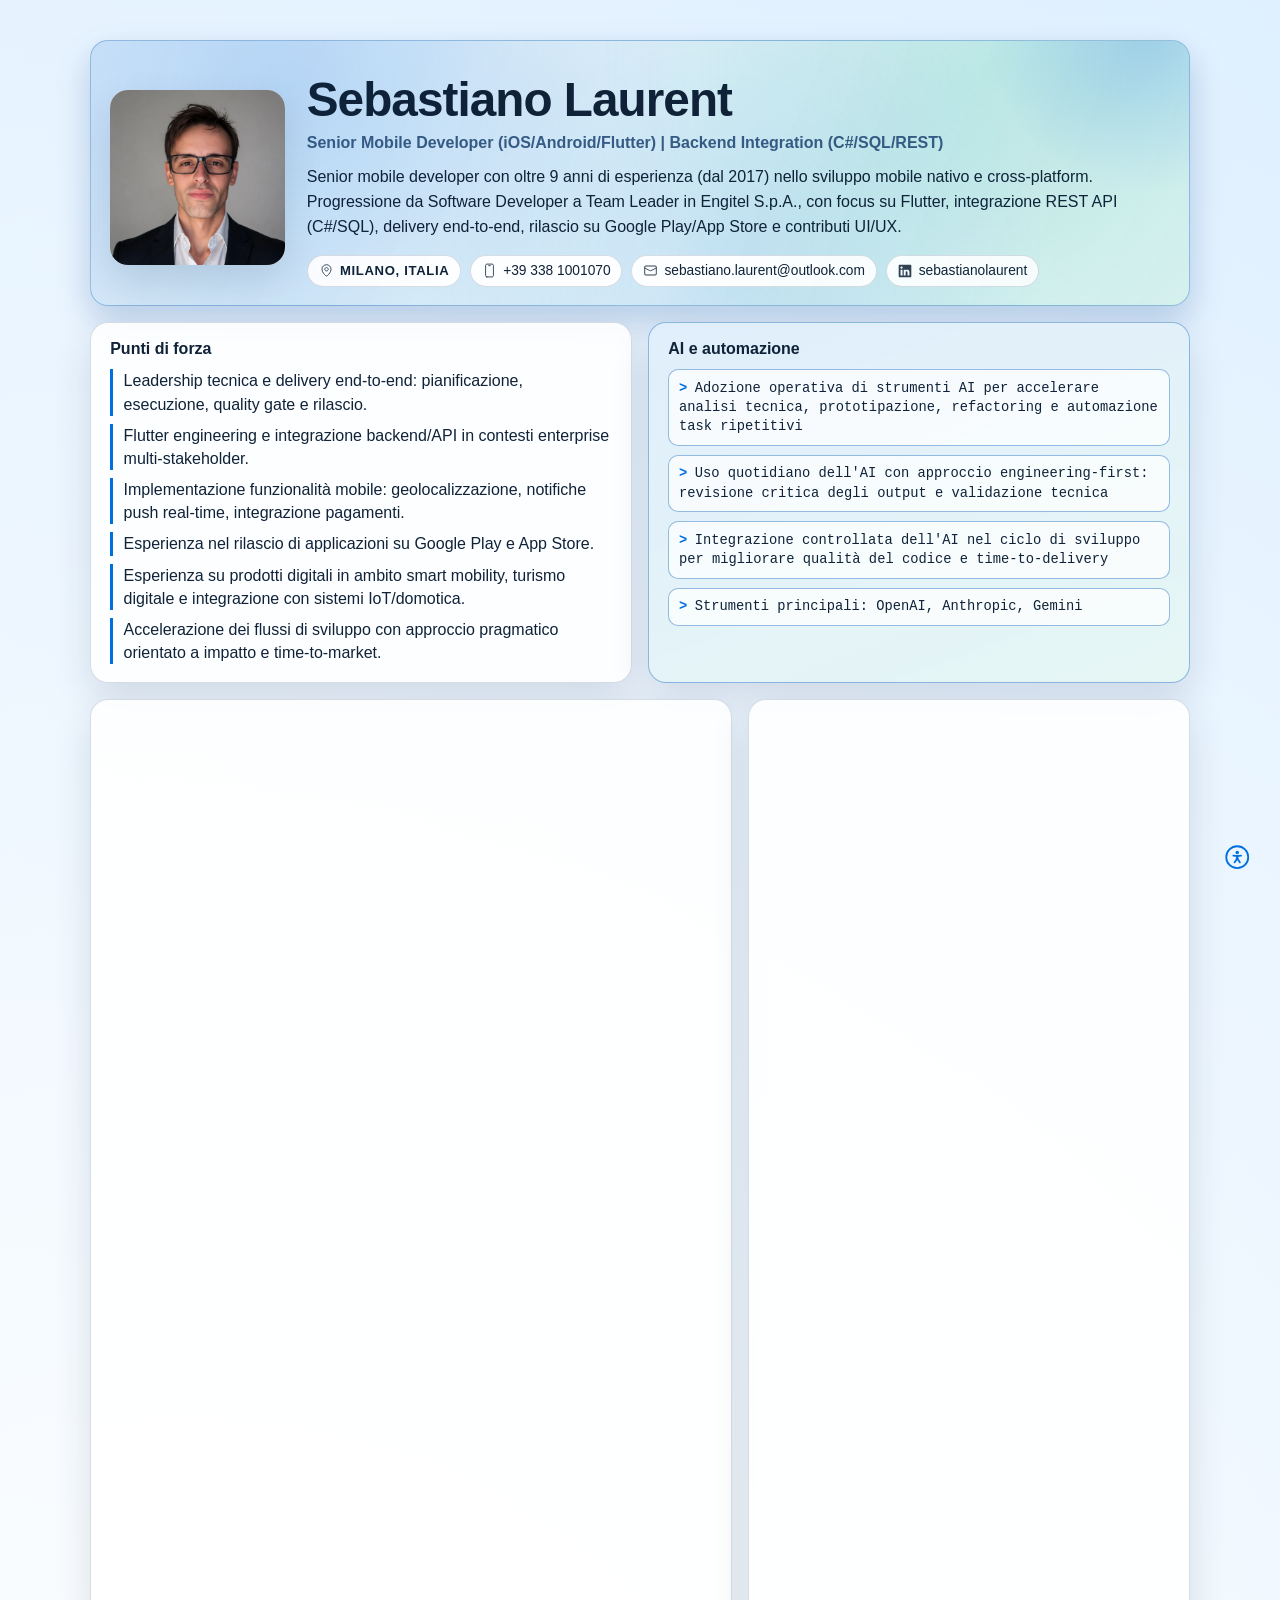
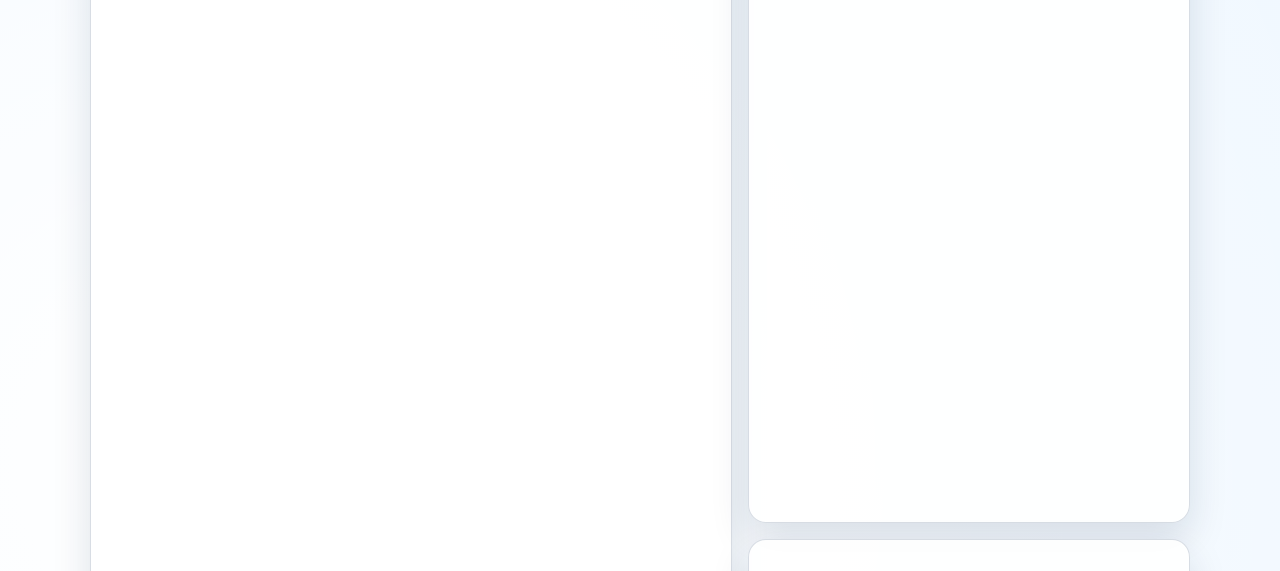
==== commit be8f67f8: "chore: remove source cv artifacts" ====
--- a/index.html
+++ b/index.html
@@ -10,12 +10,12 @@
     <title>Sebastiano Laurent | Senior Mobile Developer (iOS/Android/Flutter)</title>
     <meta
       name="description"
-      content="CV professionale di Sebastiano Laurent: Senior Mobile Developer (iOS/Android/Flutter) e Mobile Team Leader con esperienza in backend integration (C#/SQL/REST), delivery end-to-end e funzionalita mobile avanzate."
+      content="CV professionale di Sebastiano Laurent: Senior Mobile Developer (iOS/Android/Flutter) e Mobile Team Leader con esperienza in integrazione backend (C#/SQL/REST), delivery end-to-end e funzionalità mobile avanzate."
     />
     <meta property="og:title" content="Sebastiano Laurent - Senior Mobile Developer (iOS/Android/Flutter) | Mobile Team Leader" />
     <meta
       property="og:description"
-      content="Profilo mobile senior orientato a impatto, leadership tecnica, backend integration e delivery end-to-end."
+      content="Profilo mobile senior orientato a impatto, leadership tecnica, integrazione backend e delivery end-to-end."
     />
     <meta property="og:type" content="website" />
     <meta property="og:url" content="https://www.sebastianolaurent.com/" />
@@ -66,7 +66,7 @@
         color: #f2f7ff;
       }
     </style>
-    <link rel="stylesheet" href="./styles.css?v=20260426101203703" />
+    <link rel="stylesheet" href="./styles.css?v=20260517121604309" />
   </head>
   <body>
     <a class="skip-link" id="skip-to-content" href="#cv-root">Salta al contenuto principale</a>
@@ -111,7 +111,7 @@
           <div class="hero-body">
             <h1 id="cv-name">Sebastiano Laurent</h1>
             <p class="title" id="cv-title">Senior Mobile Developer (iOS/Android/Flutter) | Backend Integration (C#/SQL/REST)</p>
-            <p class="summary" id="cv-summary">Senior mobile developer con oltre 9 anni di esperienza (dal 2017) nello sviluppo mobile native e cross-platform. Progressione da Software Developer a Team Leader in <a class="stealth-link" href="https://www.engitel.com" target="_blank" rel="noreferrer">Engitel S.p.A.</a>, con focus su Flutter, integrazione REST API (C#/SQL), delivery end-to-end, rilascio su Google Play/App Store e contributi UI/UX.</p>
+            <p class="summary" id="cv-summary">Senior mobile developer con oltre 9 anni di esperienza (dal 2017) nello sviluppo mobile nativo e cross-platform. Progressione da Software Developer a Team Leader in <a class="stealth-link" href="https://www.engitel.com" target="_blank" rel="noreferrer">Engitel S.p.A.</a>, con focus su Flutter, integrazione REST API (C#/SQL), delivery end-to-end, rilascio su Google Play/App Store e contributi UI/UX.</p>
             <div class="contacts">
               <span class="location contact-chip chip-location" id="cv-location">Milano, Italia</span>
               <a class="contact-chip chip-phone" href="tel:+393381001070">+39 338 1001070</a>
@@ -128,7 +128,7 @@
           <ul class="strengths" id="cv-strengths">
             <li>Leadership tecnica e delivery end-to-end: pianificazione, esecuzione, quality gate e rilascio.</li>
             <li>Flutter engineering e integrazione backend/API in contesti enterprise multi-stakeholder.</li>
-            <li>Implementazione funzionalita mobile: geolocalizzazione, notifiche push real-time, integrazione pagamenti.</li>
+            <li>Implementazione funzionalità mobile: geolocalizzazione, notifiche push real-time, integrazione pagamenti.</li>
             <li>Esperienza nel rilascio di applicazioni su Google Play e App Store.</li>
             <li>Esperienza su prodotti digitali in ambito smart mobility, turismo digitale e integrazione con sistemi IoT/domotica.</li>
             <li>Accelerazione dei flussi di sviluppo con approccio pragmatico orientato a impatto e time-to-market.</li>
@@ -140,7 +140,7 @@
           <ul class="strengths ai-list" id="cv-skills-ai">
             <li>Adozione operativa di strumenti AI per accelerare analisi tecnica, prototipazione, refactoring e automazione task ripetitivi</li>
             <li>Uso quotidiano dell'AI con approccio engineering-first: revisione critica degli output e validazione tecnica</li>
-            <li>Integrazione controllata dell'AI nel ciclo di sviluppo per migliorare qualita del codice e time-to-delivery</li>
+            <li>Integrazione controllata dell'AI nel ciclo di sviluppo per migliorare qualità del codice e time-to-delivery</li>
             <li>Strumenti principali: OpenAI, Anthropic, Gemini</li>
           </ul>
         </section>
@@ -157,7 +157,7 @@
                 <p>Ownership tecnica e organizzativa su delivery mobile multi-stakeholder.</p>
                 <ul>
                   <li>Guida tecnica dello sviluppo cross-platform con Flutter.</li>
-                  <li>Coordinamento di un team di 5 sviluppatori su priorita e pianificazione.</li>
+                  <li>Coordinamento di un team di 5 sviluppatori su priorità e pianificazione.</li>
                   <li>Integrazione backend tramite REST API (C#, SQL).</li>
                   <li>Mentoring tecnico del team e supporto a code review, testing e quality gate pre-rilascio.</li>
                 </ul>
@@ -181,12 +181,12 @@
               <article>
                 <h3>App ufficiale ATM Milano | Full Stack Developer</h3>
                 <small>2018-2024</small>
-                <p>Prodotto digitale ad ampia adozione e canale centrale per la mobilita urbana.</p>
+                <p>Prodotto digitale ad ampia adozione e canale centrale per la mobilità urbana.</p>
                 <ul>
                   <li>Rifacimento grafico e funzionale dell'app con Flutter, dalla UI alla logica backend.</li>
                   <li>Integrazione sistemi esterni: titoli viaggio, pagamenti, mappe, route planning.</li>
-                  <li>Focus specifico su accessibilita e usabilita.</li>
-                  <li>Implementazione componenti orientati a scalabilita e sicurezza.</li>
+                  <li>Focus specifico su accessibilità e usabilità.</li>
+                  <li>Implementazione componenti orientati a scalabilità e sicurezza.</li>
                   <li>Ottimizzazione performance su dispositivi mid-range.</li>
                 </ul>
                 <a class="project-reference-link" href="https://www.linkedin.com/posts/sebastianolaurent_dal-gennaio-2018-ho-intrapreso-un-viaggio-activity-7274169972212326400-lyAg" target="_blank" rel="noreferrer noopener">Approfondimento (LinkedIn)</a>
@@ -272,7 +272,7 @@
           </article>
           <article class="impact-item">
             <span class="impact-value">Focus continuo</span>
-            <p>Qualita del rilascio, stabilita applicativa e KPI tecnici monitorati costantemente.</p>
+            <p>Qualità del rilascio, stabilità applicativa e KPI tecnici monitorati costantemente.</p>
           </article>
         </div>
       </section>
@@ -314,7 +314,7 @@
         class="a11y-toggle"
         aria-expanded="false"
         aria-controls="a11y-panel"
-        aria-label="Accessibilita"
+        aria-label="Accessibilità"
       >
         <span class="a11y-toggle-icon" aria-hidden="true">
           <svg xmlns="http://www.w3.org/2000/svg" viewBox="0 0 24 24" fill="none" focusable="false" aria-hidden="true">
@@ -327,7 +327,7 @@
         </span>
       </button>
       <section id="a11y-panel" class="a11y-panel" aria-labelledby="a11y-title" hidden>
-        <h2 id="a11y-title">Accessibilita</h2>
+        <h2 id="a11y-title">Accessibilità</h2>
         <div class="a11y-actions">
           <div class="a11y-zoom-control">
             <div class="a11y-zoom-head">
@@ -346,7 +346,7 @@
           </div>
           <button id="a11y-contrast" type="button" class="a11y-action" aria-pressed="false">Contrasto elevato</button>
           <button id="a11y-motion" type="button" class="a11y-action" aria-pressed="false">Riduci movimento</button>
-          <button id="a11y-reading" type="button" class="a11y-action" aria-pressed="false">Modalita lettura</button>
+          <button id="a11y-reading" type="button" class="a11y-action" aria-pressed="false">Modalità lettura</button>
           <button id="a11y-links" type="button" class="a11y-action" aria-pressed="false">Sottolinea link</button>
           <button id="a11y-reset" type="button" class="a11y-action a11y-action-reset">Ripristina preferenze</button>
         </div>
@@ -355,10 +355,10 @@
     </div>
 
     <section id="print-blocked-message" class="print-blocked-message" aria-live="polite">
-      <h1 id="print-blocked-title">Questa pagina e fatta per essere vissuta</h1>
+      <h1 id="print-blocked-title">Questa pagina è fatta per essere vissuta</h1>
       <p id="print-blocked-copy">Stampandola perderai animazioni, colori e dettagli visivi pensati per il digitale. Se vuoi, posso inviarti una versione PDF dedicata.</p>
     </section>
 
-    <script src="./script.js?v=20260426101203703" defer></script>
+    <script src="./script.js?v=20260517121604309" defer></script>
   </body>
 </html>
--- a/styles.css
+++ b/styles.css
@@ -188,6 +188,13 @@
   --shadow: 0 16px 38px rgba(16, 41, 72, 0.13);
   --hero-indent: 0.35rem;
   --parallax-y: 0px;
+  --safe-area-top: env(safe-area-inset-top, 0px);
+  --safe-area-right: env(safe-area-inset-right, 0px);
+  --safe-area-bottom: env(safe-area-inset-bottom, 0px);
+  --safe-area-left: env(safe-area-inset-left, 0px);
+  --content-safe-area-right: calc(var(--safe-area-right) * 0.72);
+  --content-safe-area-left: calc(var(--safe-area-left) * 0.72);
+  --safe-area-top-fallback: 0px;
   --bg-light-a: #ffffff;
   --bg-light-b: #9fd2ff;
   --bg-light-c: #a8f4e6;
@@ -229,11 +236,28 @@
     --wash-dark-d var(--flow-duration) var(--flow-ease);
 }
 
+@supports (padding-top: constant(safe-area-inset-top)) {
+  :root {
+    --safe-area-top: constant(safe-area-inset-top);
+    --safe-area-right: constant(safe-area-inset-right);
+    --safe-area-bottom: constant(safe-area-inset-bottom);
+    --safe-area-left: constant(safe-area-inset-left);
+  }
+}
+
+@supports (-webkit-touch-callout: none) {
+  :root {
+    --safe-area-top-fallback: 1.1rem;
+  }
+}
+
 * {
   box-sizing: border-box;
 }
 
 html {
+  -webkit-text-size-adjust: 100%;
+  text-size-adjust: 100%;
   font-size: calc(100% * var(--a11y-text-zoom));
   min-height: 100%;
   background-color: #deecff;
@@ -304,7 +328,7 @@
   color: var(--text);
   position: relative;
   overflow-x: hidden;
-  padding-bottom: env(safe-area-inset-bottom);
+  padding-bottom: var(--safe-area-bottom);
   background:
     radial-gradient(circle at 14% 14%, var(--bg-light-a) 0%, transparent 54%),
     radial-gradient(circle at 86% 0%, var(--bg-light-b) 0%, transparent 50%),
@@ -418,8 +442,8 @@
 
 .wrapper {
   width: min(1100px, calc(100% - clamp(1rem, 4vw, 2rem)));
-  padding-left: env(safe-area-inset-left);
-  padding-right: env(safe-area-inset-right);
+  padding-left: var(--safe-area-left);
+  padding-right: var(--safe-area-right);
   margin: 0 auto;
 }
 
@@ -430,7 +454,8 @@
   right: 0;
   z-index: 30;
   width: 100%;
-  padding: calc(0.6rem + env(safe-area-inset-top)) 0 0.6rem;
+  padding: calc(0.6rem + var(--safe-area-top)) 0 0.6rem;
+  padding: calc(0.6rem + max(var(--safe-area-top), var(--safe-area-top-fallback))) 0 0.6rem;
   background: rgba(238, 244, 255, 0.58);
   backdrop-filter: blur(12px);
   border-bottom: 1px solid rgba(16, 33, 54, 0.08);
@@ -454,7 +479,8 @@
   display: flex;
   justify-content: space-between;
   align-items: center;
-  padding-left: calc(var(--hero-indent) + 0.55rem);
+  padding-left: var(--content-safe-area-left);
+  padding-right: var(--content-safe-area-right);
 }
 
 .brand {
@@ -463,7 +489,7 @@
   font-weight: 800;
   font-size: 1rem;
   letter-spacing: 0.01em;
-  padding-left: 0.5rem;
+  padding-left: 0;
   opacity: 0;
   transform: translateY(-6px);
   transition: opacity 0.24s ease, transform 0.24s ease;
@@ -483,7 +509,16 @@
 .cv {
   display: grid;
   gap: clamp(0.85rem, 1.6vw, 1rem);
-  padding: calc(clamp(2.15rem, 3.8vw, 2.5rem) + env(safe-area-inset-top)) 0 2.2rem;
+  padding:
+    calc(clamp(2.15rem, 3.8vw, 2.5rem) + var(--safe-area-top))
+    var(--content-safe-area-right)
+    2.2rem
+    var(--content-safe-area-left);
+  padding:
+    calc(clamp(2.15rem, 3.8vw, 2.5rem) + max(var(--safe-area-top), var(--safe-area-top-fallback)))
+    var(--content-safe-area-right)
+    2.2rem
+    var(--content-safe-area-left);
 }
 
 .reader-article {
@@ -1009,7 +1044,7 @@
 .footer-bar {
   position: static;
   margin-top: 0.4rem;
-  padding: 0.7rem 0 calc(1rem + env(safe-area-inset-bottom));
+  padding: 0.7rem 0 calc(1rem + var(--safe-area-bottom));
   background: transparent;
   border-top: 1px solid rgba(16, 33, 54, 0.12);
 }
@@ -1148,7 +1183,7 @@
 .a11y-dock {
   position: fixed;
   right: clamp(0.55rem, 1.8vw, 1.15rem);
-  bottom: calc(clamp(0.55rem, 1.8vw, 1.15rem) + env(safe-area-inset-bottom));
+  bottom: calc(clamp(0.55rem, 1.8vw, 1.15rem) + var(--safe-area-bottom));
   z-index: 32;
   display: grid;
   gap: 0.45rem;
@@ -1475,7 +1510,16 @@
 
   .cv {
     gap: clamp(1rem, 1.2vw, 1.2rem);
-    padding: calc(clamp(2.45rem, 3vw, 2.9rem) + env(safe-area-inset-top)) 0 2.6rem;
+    padding:
+      calc(clamp(2.45rem, 3vw, 2.9rem) + var(--safe-area-top))
+      var(--content-safe-area-right)
+      2.6rem
+      var(--content-safe-area-left);
+    padding:
+      calc(clamp(2.45rem, 3vw, 2.9rem) + max(var(--safe-area-top), var(--safe-area-top-fallback)))
+      var(--content-safe-area-right)
+      2.6rem
+      var(--content-safe-area-left);
   }
 
   .card {
@@ -1511,7 +1555,16 @@
 
   .cv {
     gap: clamp(1.1rem, 1.1vw, 1.3rem);
-    padding: calc(2.75rem + env(safe-area-inset-top)) 0 2.9rem;
+    padding:
+      calc(2.75rem + var(--safe-area-top))
+      var(--content-safe-area-right)
+      2.9rem
+      var(--content-safe-area-left);
+    padding:
+      calc(2.75rem + max(var(--safe-area-top), var(--safe-area-top-fallback)))
+      var(--content-safe-area-right)
+      2.9rem
+      var(--content-safe-area-left);
   }
 
   .card {
@@ -1601,7 +1654,9 @@
   }
 
   .topbar-inner {
-    padding-left: 0.2rem;
+    justify-content: center;
+    padding-left: var(--content-safe-area-left);
+    padding-right: var(--content-safe-area-right);
   }
 
   .footer-shell {
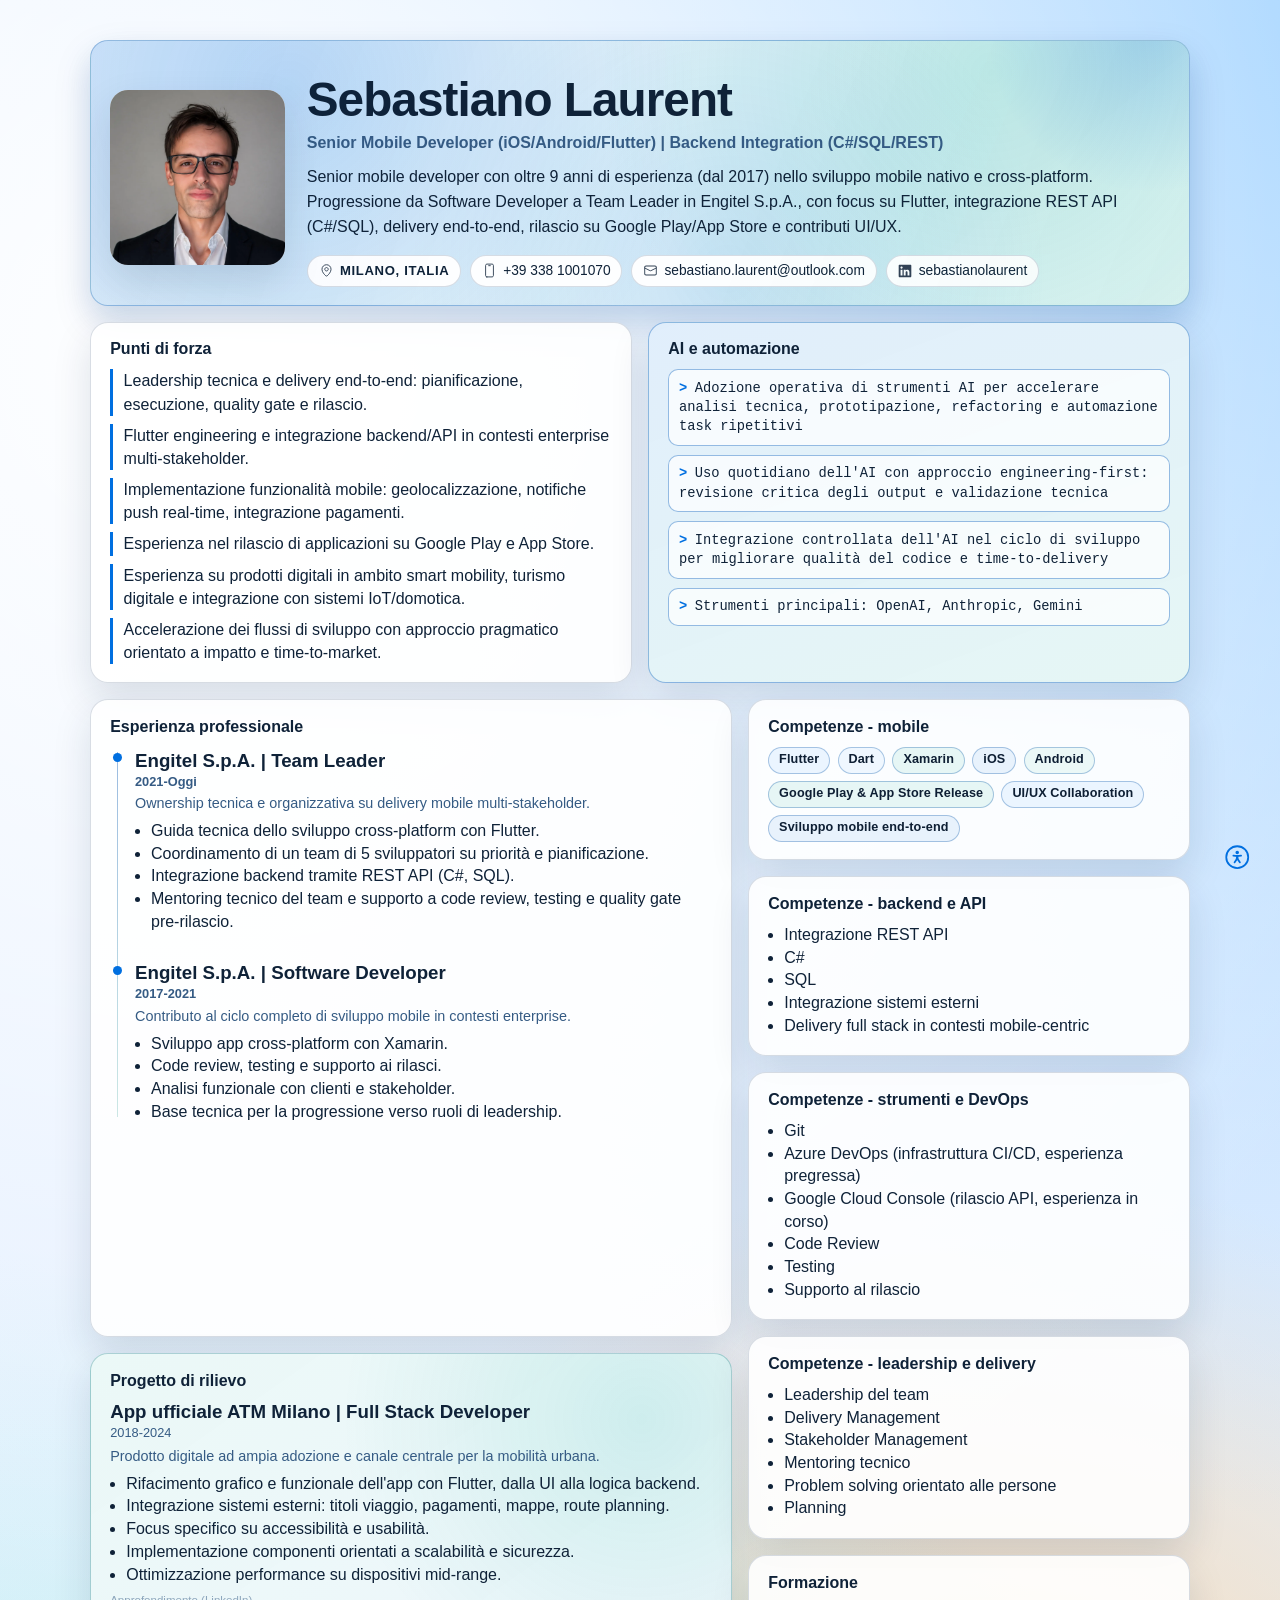
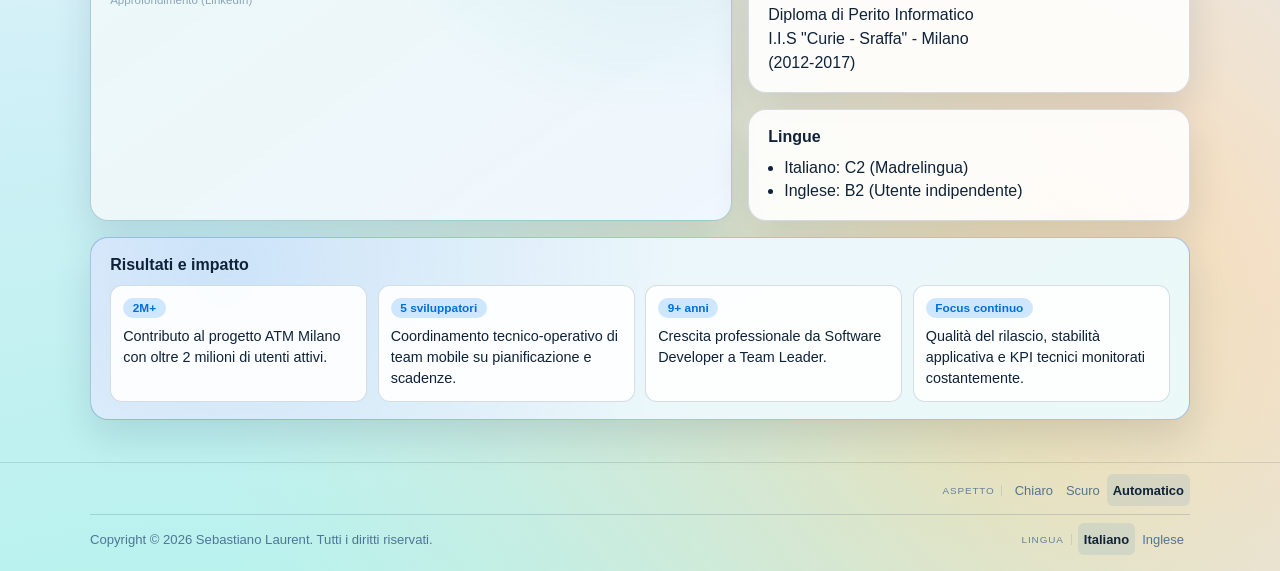
==== commit 92c94ade: "feat: add pdf download route" ====
--- a/index.html
+++ b/index.html
@@ -66,7 +66,7 @@
         color: #f2f7ff;
       }
     </style>
-    <link rel="stylesheet" href="./styles.css?v=20260517121604309" />
+    <link rel="stylesheet" href="./styles.css?v=20260529123205107" />
   </head>
   <body>
     <a class="skip-link" id="skip-to-content" href="#cv-root">Salta al contenuto principale</a>
@@ -359,6 +359,6 @@
       <p id="print-blocked-copy">Stampandola perderai animazioni, colori e dettagli visivi pensati per il digitale. Se vuoi, posso inviarti una versione PDF dedicata.</p>
     </section>
 
-    <script src="./script.js?v=20260517121604309" defer></script>
+    <script src="./script.js?v=20260529123205107" defer></script>
   </body>
 </html>
